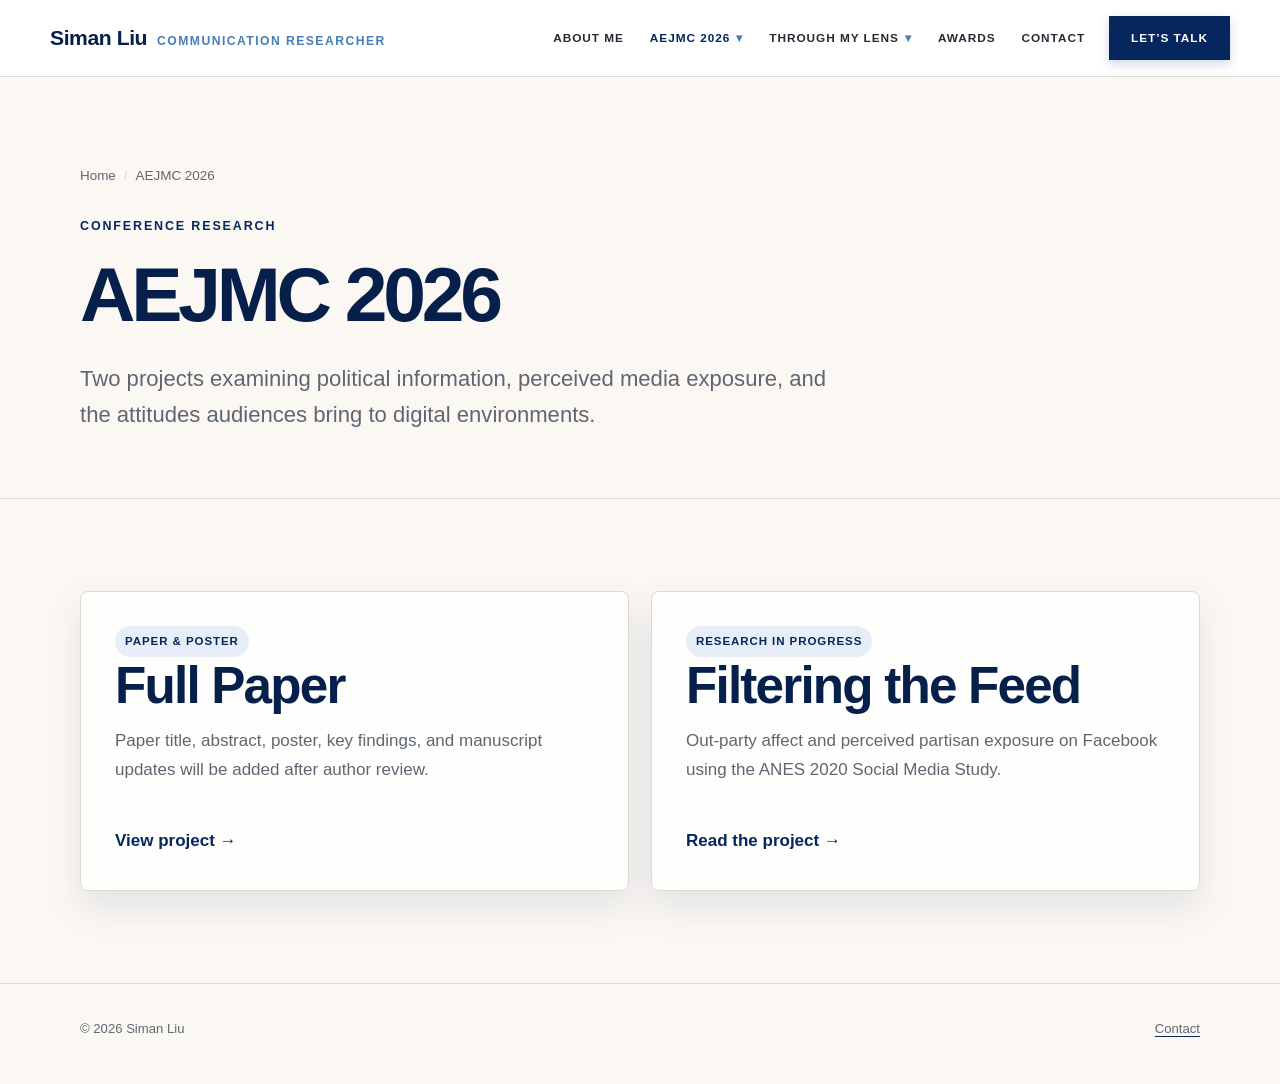
==== aejmc2026/index.html @ 0677bfcb "Preserve navy site version" ====
<!doctype html>
<html lang="en">
  <head>
    <meta charset="utf-8" />
    <meta name="viewport" content="width=device-width, initial-scale=1" />
    <meta
      name="description"
      content="Siman Liu's papers and research-in-progress work for AEJMC 2026."
    />
    <title>AEJMC 2026 | Siman Liu</title>
    <link rel="stylesheet" href="/assets/css/styles.css" />
    <script src="/assets/js/main.js" defer></script>
  </head>
  <body>
    <a class="skip-link" href="#main">Skip to main content</a>
    <header class="site-header">
      <div class="nav-wrap">
        <a class="brand" href="/">
          <span class="brand-name">Siman Liu</span>
          <span class="brand-mark">Communication Researcher</span>
        </a>
        <button class="menu-toggle" type="button" aria-label="Open navigation" aria-expanded="false" aria-controls="site-navigation">☰</button>
        <nav class="site-nav" id="site-navigation" aria-label="Primary navigation">
          <a href="/">About Me</a>
          <a href="/aejmc2026/" aria-current="page">AEJMC 2026</a>
          <a href="/lens/">Through My Lens</a>
          <a href="/awards/">Awards</a>
          <a href="/contact/">Contact</a>
        </nav>
      </div>
    </header>
    <main id="main">
      <section class="container page-hero">
        <ol class="breadcrumb">
          <li><a href="/">Home</a></li>
          <li>AEJMC 2026</li>
        </ol>
        <p class="eyebrow">Conference Research</p>
        <h1>AEJMC 2026</h1>
        <p class="page-intro">
          Two projects examining political information, perceived media exposure, and
          the attitudes audiences bring to digital environments.
        </p>
      </section>
      <section class="section">
        <div class="container card-grid">
          <a class="card" href="/aejmc2026/paper/">
            <div>
              <span class="card-tag">Paper &amp; Poster</span>
              <h2>Full Paper</h2>
              <p>
                Paper title, abstract, poster, key findings, and manuscript updates will
                be added after author review.
              </p>
            </div>
            <span class="card-arrow">View project →</span>
          </a>
          <a class="card" href="/aejmc2026/rip/">
            <div>
              <span class="card-tag">Research in Progress</span>
              <h2>Filtering the Feed</h2>
              <p>
                Out-party affect and perceived partisan exposure on Facebook using the
                ANES 2020 Social Media Study.
              </p>
            </div>
            <span class="card-arrow">Read the project →</span>
          </a>
        </div>
      </section>
    </main>
    <footer class="site-footer">
      <div class="container footer-wrap">
        <p>© <span data-year></span> Siman Liu</p>
        <p><a href="/contact/">Contact</a></p>
      </div>
    </footer>
  </body>
</html>
---- assets/css/styles.css ----
:root {
  --paper: #fbf8f4;
  --paper-deep: #f0ede8;
  --ink: #061f4b;
  --body-ink: #252b34;
  --muted: #5f6672;
  --line: #dedbd5;
  --accent: #06275e;
  --accent-bright: #497db5;
  --accent-soft: #e7eef7;
  --cream: #ffffff;
  --shadow: 0 16px 38px rgba(6, 31, 75, 0.1);
  --radius: 8px;
  --serif: "Iowan Old Style", "Palatino Linotype", Palatino, Georgia, serif;
  --sans: Inter, ui-sans-serif, -apple-system, BlinkMacSystemFont, "Segoe UI",
    sans-serif;
}

* {
  box-sizing: border-box;
}

html {
  scroll-behavior: smooth;
}

body {
  margin: 0;
  background: var(--paper);
  color: var(--body-ink);
  font-family: var(--sans);
  font-size: 17px;
  line-height: 1.7;
}

body.menu-open {
  overflow: hidden;
}

a {
  color: inherit;
  text-decoration-color: var(--accent);
  text-underline-offset: 0.2em;
}

a:hover {
  color: var(--accent);
}

img {
  display: block;
  max-width: 100%;
}

button,
a {
  -webkit-tap-highlight-color: transparent;
}

.skip-link {
  position: fixed;
  z-index: 100;
  top: 10px;
  left: 10px;
  padding: 10px 14px;
  transform: translateY(-150%);
  border-radius: 8px;
  background: var(--ink);
  color: white;
}

.skip-link:focus {
  transform: translateY(0);
}

.site-header {
  position: sticky;
  z-index: 20;
  top: 0;
  border-bottom: 1px solid var(--line);
  background: rgba(255, 255, 255, 0.94);
  backdrop-filter: blur(16px);
}

.nav-wrap {
  display: flex;
  width: min(1180px, calc(100% - 40px));
  min-height: 76px;
  margin: 0 auto;
  align-items: center;
  justify-content: space-between;
  gap: 28px;
}

.brand {
  display: inline-flex;
  align-items: baseline;
  gap: 10px;
  text-decoration: none;
}

.brand-name {
  color: var(--ink);
  font-family: var(--sans);
  font-size: 1.32rem;
  font-weight: 700;
  letter-spacing: -0.02em;
}

.brand-mark {
  color: var(--accent-bright);
  font-size: 0.76rem;
  font-weight: 700;
  letter-spacing: 0.12em;
  text-transform: uppercase;
}

.site-nav {
  position: relative;
  display: flex;
  align-items: center;
  gap: 4px;
}

.site-nav > a,
.nav-dropdown-toggle {
  padding: 10px 11px;
  border: 0;
  border-radius: 0;
  background: transparent;
  color: var(--body-ink);
  font-family: var(--sans);
  font-size: 0.74rem;
  font-weight: 750;
  letter-spacing: 0.08em;
  text-decoration: none;
  text-transform: uppercase;
  white-space: nowrap;
  cursor: pointer;
}

.site-nav > a:hover,
.site-nav > a[aria-current="page"],
.nav-dropdown-toggle:hover,
.nav-dropdown-toggle[aria-expanded="true"],
.nav-dropdown.current .nav-dropdown-toggle {
  color: var(--accent);
}

.nav-dropdown {
  position: relative;
}

.nav-dropdown-toggle {
  display: inline-flex;
  align-items: center;
  gap: 6px;
}

.nav-chevron {
  color: var(--accent-bright);
  font-size: 0.72rem;
  transition: transform 160ms ease;
}

.nav-dropdown.open .nav-chevron,
.nav-dropdown:hover .nav-chevron,
.nav-dropdown:focus-within .nav-chevron {
  transform: rotate(180deg);
}

.dropdown-menu {
  position: absolute;
  z-index: 30;
  top: calc(100% + 12px);
  left: 50%;
  display: none;
  width: max-content;
  min-width: 220px;
  padding: 10px;
  transform: translateX(-50%);
  border: 1px solid rgba(6, 31, 75, 0.08);
  border-radius: 8px;
  background: white;
  box-shadow: 0 14px 30px rgba(6, 31, 75, 0.18);
}

.dropdown-menu::before {
  position: absolute;
  top: -14px;
  right: 0;
  left: 0;
  height: 16px;
  content: "";
}

.nav-dropdown.open .dropdown-menu,
.nav-dropdown:hover .dropdown-menu,
.nav-dropdown:focus-within .dropdown-menu {
  display: grid;
}

.dropdown-menu a {
  padding: 11px 13px;
  border-radius: 4px;
  color: var(--muted);
  font-size: 0.9rem;
  font-weight: 600;
  text-decoration: none;
}

.dropdown-menu a:hover,
.dropdown-menu a[aria-current="page"] {
  background: var(--accent-soft);
  color: var(--accent);
}

.site-nav .nav-cta {
  margin-left: 9px;
  padding: 12px 22px;
  background: var(--accent);
  box-shadow: 0 4px 10px rgba(6, 31, 75, 0.18);
  color: white;
}

.site-nav .nav-cta:hover,
.site-nav .nav-cta[aria-current="page"] {
  background: #031a42;
  color: white;
}

.menu-toggle {
  display: none;
  width: 44px;
  height: 44px;
  align-items: center;
  justify-content: center;
  border: 1px solid var(--line);
  border-radius: 50%;
  background: var(--cream);
  color: var(--ink);
  cursor: pointer;
  font-size: 1.1rem;
}

main {
  min-height: calc(100vh - 200px);
}

.container {
  width: min(1120px, calc(100% - 40px));
  margin: 0 auto;
}

.narrow {
  width: min(800px, calc(100% - 40px));
  margin: 0 auto;
}

.hero {
  display: grid;
  min-height: 660px;
  padding: 80px 0 72px;
  align-items: center;
  grid-template-columns: minmax(0, 1.4fr) minmax(280px, 0.75fr);
  gap: 72px;
}

.eyebrow {
  margin: 0 0 14px;
  color: var(--accent);
  font-size: 0.78rem;
  font-weight: 800;
  letter-spacing: 0.15em;
  text-transform: uppercase;
}

h1,
h2,
h3 {
  color: var(--ink);
  font-family: var(--sans);
  line-height: 1.12;
}

h1 {
  max-width: 820px;
  margin: 0;
  font-size: clamp(3.1rem, 8vw, 6.5rem);
  letter-spacing: -0.055em;
}

.page-hero h1 {
  font-size: clamp(2.8rem, 6vw, 5.5rem);
}

h2 {
  margin: 0;
  font-size: clamp(2.1rem, 4vw, 3.6rem);
  letter-spacing: -0.035em;
}

h3 {
  margin: 0;
  font-size: 1.5rem;
  letter-spacing: -0.02em;
}

.hero-role {
  margin: 16px 0 0;
  color: var(--accent-bright);
  font-size: 1.03rem;
  font-weight: 650;
}

.hero-intro,
.page-intro {
  max-width: 760px;
  margin: 24px 0 0;
  color: var(--muted);
  font-family: var(--sans);
  font-size: clamp(1.15rem, 2vw, 1.38rem);
  line-height: 1.65;
}

.button-row {
  display: flex;
  margin-top: 30px;
  flex-wrap: wrap;
  gap: 12px;
}

.button {
  display: inline-flex;
  min-height: 48px;
  padding: 11px 18px;
  align-items: center;
  justify-content: center;
  gap: 8px;
  border: 1px solid var(--accent);
  border-radius: 1px;
  background: var(--accent);
  color: white;
  font-size: 0.78rem;
  font-weight: 750;
  letter-spacing: 0.08em;
  text-decoration: none;
  text-transform: uppercase;
}

.button:hover {
  background: #031a42;
  color: white;
}

.button.secondary {
  border-color: var(--line);
  background: transparent;
  color: var(--ink);
}

.button.secondary:hover {
  border-color: var(--accent);
  color: var(--accent);
}

.portrait-placeholder {
  position: relative;
  display: grid;
  aspect-ratio: 4 / 5;
  overflow: hidden;
  place-items: center;
  border: 1px solid var(--line);
  border-radius: 0;
  background:
    linear-gradient(145deg, rgba(255, 255, 255, 0.92), rgba(73, 125, 181, 0.12)),
    var(--paper-deep);
  box-shadow: var(--shadow);
}

.portrait-placeholder::before,
.portrait-placeholder::after {
  position: absolute;
  content: "";
  border: 1px solid rgba(6, 39, 94, 0.15);
  border-radius: 50%;
}

.portrait-placeholder::before {
  width: 76%;
  aspect-ratio: 1;
}

.portrait-placeholder::after {
  width: 45%;
  aspect-ratio: 1;
}

.portrait-initials {
  z-index: 1;
  color: var(--accent);
  font-family: var(--sans);
  font-size: clamp(3.5rem, 8vw, 6.5rem);
  font-weight: 700;
  letter-spacing: -0.08em;
}

.portrait-note {
  position: absolute;
  right: 20px;
  bottom: 18px;
  left: 20px;
  color: var(--muted);
  font-size: 0.76rem;
  font-weight: 700;
  letter-spacing: 0.08em;
  text-align: center;
  text-transform: uppercase;
}

.section {
  padding: 92px 0;
  border-top: 1px solid var(--line);
}

.section-heading {
  display: grid;
  margin-bottom: 48px;
  align-items: end;
  grid-template-columns: minmax(0, 1fr) minmax(240px, 0.65fr);
  gap: 36px;
}

.section-note {
  margin: 0;
  color: var(--muted);
}

.about-grid {
  display: grid;
  grid-template-columns: minmax(0, 1fr) minmax(300px, 0.78fr);
  gap: 72px;
}

.prose p {
  margin: 0 0 1.2em;
}

.prose p:last-child {
  margin-bottom: 0;
}

.interest-cloud {
  display: flex;
  min-height: 360px;
  padding: 34px;
  align-content: center;
  align-items: center;
  justify-content: center;
  flex-wrap: wrap;
  gap: 11px 16px;
  border: 1px solid var(--line);
  border-radius: var(--radius);
  background: rgba(255, 255, 255, 0.82);
  box-shadow: var(--shadow);
  text-align: center;
}

.interest-cloud span {
  display: inline-block;
  color: var(--muted);
  font-family: var(--sans);
  line-height: 1.1;
}

.interest-cloud .xl {
  color: var(--accent);
  font-size: clamp(1.7rem, 3vw, 2.55rem);
  font-weight: 700;
}

.interest-cloud .lg {
  color: var(--ink);
  font-size: clamp(1.28rem, 2.2vw, 1.8rem);
  font-weight: 650;
}

.interest-cloud .md {
  font-size: 1.1rem;
}

.interest-cloud .sm {
  font-size: 0.9rem;
}

.timeline {
  display: grid;
  gap: 0;
}

.timeline-item {
  display: grid;
  padding: 26px 0;
  border-top: 1px solid var(--line);
  grid-template-columns: 150px minmax(0, 1fr);
  gap: 28px;
}

.timeline-date {
  color: var(--accent);
  font-size: 0.79rem;
  font-weight: 800;
  letter-spacing: 0.08em;
  text-transform: uppercase;
}

.timeline-item h3 {
  font-size: 1.3rem;
}

.timeline-item p {
  margin: 7px 0 0;
  color: var(--muted);
}

.page-hero {
  padding: 88px 0 64px;
}

.breadcrumb {
  display: flex;
  margin: 0 0 28px;
  padding: 0;
  flex-wrap: wrap;
  gap: 8px;
  color: var(--muted);
  font-size: 0.84rem;
  list-style: none;
}

.breadcrumb li:not(:last-child)::after {
  margin-left: 8px;
  content: "/";
  color: var(--line);
}

.breadcrumb a {
  text-decoration: none;
}

.card-grid {
  display: grid;
  grid-template-columns: repeat(2, minmax(0, 1fr));
  gap: 22px;
}

.card {
  display: flex;
  min-height: 300px;
  padding: 34px;
  flex-direction: column;
  justify-content: space-between;
  border: 1px solid var(--line);
  border-radius: var(--radius);
  background: rgba(255, 255, 255, 0.86);
  box-shadow: var(--shadow);
  text-decoration: none;
  transition:
    transform 160ms ease,
    border-color 160ms ease;
}

.card:hover {
  transform: translateY(-4px);
  border-color: var(--accent);
  color: inherit;
}

.card-tag,
.status {
  display: inline-flex;
  width: fit-content;
  padding: 6px 10px;
  border-radius: 999px;
  background: var(--accent-soft);
  color: var(--accent);
  font-size: 0.72rem;
  font-weight: 800;
  letter-spacing: 0.08em;
  text-transform: uppercase;
}

.card p {
  margin: 12px 0 0;
  color: var(--muted);
}

.card-arrow {
  color: var(--accent);
  font-weight: 800;
}

.content-panel {
  margin-bottom: 24px;
  padding: clamp(26px, 5vw, 52px);
  border: 1px solid var(--line);
  border-radius: var(--radius);
  background: rgba(255, 255, 255, 0.88);
  box-shadow: var(--shadow);
}

.content-panel h2 {
  margin-bottom: 24px;
  font-size: clamp(1.8rem, 3vw, 2.6rem);
}

.content-panel h3 {
  margin: 32px 0 10px;
  font-size: 1.25rem;
}

.content-panel p,
.content-panel li {
  color: var(--body-ink);
}

.content-panel ul {
  padding-left: 1.2em;
}

.meta-list {
  display: grid;
  margin: 32px 0 0;
  padding: 0;
  grid-template-columns: repeat(2, minmax(0, 1fr));
  gap: 18px;
  list-style: none;
}

.meta-list li {
  padding: 18px;
  border: 1px solid var(--line);
  border-radius: 14px;
  background: var(--paper);
}

.meta-label {
  display: block;
  margin-bottom: 4px;
  color: var(--accent);
  font-size: 0.72rem;
  font-weight: 800;
  letter-spacing: 0.08em;
  text-transform: uppercase;
}

.keyword-list {
  display: flex;
  margin: 24px 0 0;
  padding: 0;
  flex-wrap: wrap;
  gap: 8px;
  list-style: none;
}

.keyword-list li {
  padding: 7px 11px;
  border: 1px solid var(--line);
  border-radius: 999px;
  color: var(--muted);
  font-size: 0.82rem;
}

.coming-soon {
  display: grid;
  min-height: 380px;
  padding: 50px;
  place-items: center;
  border: 1px dashed #bca99d;
  border-radius: var(--radius);
  background: rgba(255, 255, 255, 0.64);
  text-align: center;
}

.coming-soon-inner {
  max-width: 580px;
}

.coming-soon h2 {
  margin: 0 0 16px;
}

.coming-soon p {
  margin: 0;
  color: var(--muted);
}

.contact-grid {
  display: grid;
  grid-template-columns: minmax(0, 0.82fr) minmax(0, 1.18fr);
  gap: 24px;
}

.contact-card {
  padding: 34px;
  border: 1px solid var(--line);
  border-radius: var(--radius);
  background: rgba(255, 255, 255, 0.88);
  box-shadow: var(--shadow);
}

.contact-card h2 {
  margin-bottom: 20px;
  font-size: 2rem;
}

.contact-card address {
  color: var(--muted);
  font-style: normal;
}

.contact-links {
  display: grid;
  margin: 26px 0 0;
  padding: 0;
  gap: 10px;
  list-style: none;
}

.qr-wrap {
  display: grid;
  margin-top: 34px;
  padding-top: 28px;
  border-top: 1px solid var(--line);
  grid-template-columns: 150px minmax(0, 1fr);
  align-items: center;
  gap: 24px;
}

.qr-wrap img {
  width: 150px;
  height: 150px;
  border: 8px solid white;
  border-radius: 16px;
  object-fit: contain;
  box-shadow: 0 10px 24px rgba(61, 39, 28, 0.1);
}

.qr-wrap p {
  margin: 6px 0 0;
  color: var(--muted);
  font-size: 0.9rem;
}

.map-frame {
  width: 100%;
  min-height: 560px;
  border: 0;
  border-radius: var(--radius);
  box-shadow: var(--shadow);
}

.site-footer {
  padding: 34px 0 44px;
  border-top: 1px solid var(--line);
  color: var(--muted);
  font-size: 0.82rem;
}

.talk-main {
  min-height: calc(100vh - 76px);
  padding: 90px 0;
  background: #030914;
  color: white;
}

.talk-grid {
  display: grid;
  grid-template-columns: minmax(260px, 0.72fr) minmax(0, 1.15fr);
  gap: clamp(60px, 10vw, 150px);
}

.talk-copy {
  display: flex;
  min-height: 640px;
  flex-direction: column;
  justify-content: space-between;
}

.talk-kicker,
.talk-signoff {
  margin: 0;
  color: white;
  font-family: var(--serif);
  font-size: clamp(2.7rem, 5vw, 5.2rem);
  font-weight: 400;
  line-height: 1.05;
}

.talk-kicker em {
  text-decoration: underline;
  text-underline-offset: 0.15em;
}

.talk-copy .talk-invite {
  margin: 0;
  color: white;
  font-family: var(--serif);
  font-size: clamp(2.3rem, 4vw, 4.4rem);
  font-style: italic;
  line-height: 1.05;
}

.talk-form {
  display: grid;
  align-content: start;
  gap: 24px;
}

.talk-form-row {
  display: grid;
  grid-template-columns: repeat(2, minmax(0, 1fr));
  gap: 16px;
}

.talk-field {
  display: grid;
  gap: 8px;
}

.talk-field label {
  color: white;
  font-size: 0.88rem;
  font-weight: 650;
}

.talk-field input,
.talk-field textarea {
  width: 100%;
  border: 1px solid #d6dbe4;
  border-radius: 0;
  background: #f9fafc;
  color: #111722;
  font: inherit;
}

.talk-field input {
  min-height: 58px;
  padding: 12px 14px;
}

.talk-field textarea {
  min-height: 190px;
  padding: 14px;
  resize: vertical;
}

.talk-field input:focus,
.talk-field textarea:focus {
  border-color: #7aa4d2;
  outline: 3px solid rgba(122, 164, 210, 0.28);
}

.talk-submit {
  width: fit-content;
  min-width: 150px;
  min-height: 56px;
  padding: 12px 22px;
  border: 1px solid #c8d5c3;
  border-radius: 0;
  background: #d6e1d2;
  color: #0a1320;
  font-family: var(--serif);
  font-size: 1.15rem;
  cursor: pointer;
}

.talk-submit:hover {
  background: white;
}

.talk-note {
  margin: -8px 0 0;
  color: #aeb8c8;
  font-size: 0.8rem;
}

.talk-direct {
  color: white;
  text-underline-offset: 0.25em;
}

.footer-wrap {
  display: flex;
  align-items: center;
  justify-content: space-between;
  gap: 20px;
}

.footer-wrap p {
  margin: 0;
}

:focus-visible {
  outline: 3px solid rgba(93, 37, 20, 0.4);
  outline-offset: 4px;
}

@media (max-width: 1080px) {
  .menu-toggle {
    display: inline-flex;
  }

  .site-nav {
    position: fixed;
    top: 76px;
    right: 0;
    bottom: 0;
    left: 0;
    display: none;
    padding: 28px 20px;
    align-items: stretch;
    flex-direction: column;
    background: var(--paper);
  }

  .site-nav.open {
    display: flex;
  }

  .site-nav > a,
  .nav-dropdown-toggle {
    width: 100%;
    padding: 14px 16px;
    border-radius: 12px;
    font-family: var(--sans);
    font-size: 1.05rem;
    text-align: left;
  }

  .nav-dropdown {
    width: 100%;
  }

  .dropdown-menu {
    position: static;
    width: 100%;
    min-width: 0;
    padding: 0 0 8px 18px;
    transform: none;
    border: 0;
    background: transparent;
    box-shadow: none;
  }

  .nav-dropdown:hover .dropdown-menu {
    display: none;
  }

  .nav-dropdown.open .dropdown-menu,
  .nav-dropdown:focus-within .dropdown-menu {
    display: grid;
  }

  .dropdown-menu a {
    padding: 11px 16px;
    font-size: 0.95rem;
  }

  .site-nav .nav-cta {
    width: auto;
    margin: 12px 0 0;
    border-radius: 0;
    text-align: center;
  }

  .hero,
  .about-grid,
  .contact-grid,
  .talk-grid {
    grid-template-columns: 1fr;
  }

  .hero {
    min-height: auto;
    gap: 48px;
  }

  .portrait-placeholder {
    width: min(420px, 100%);
    justify-self: center;
  }

  .section-heading {
    grid-template-columns: 1fr;
    gap: 16px;
  }

  .about-grid {
    gap: 40px;
  }

  .talk-copy {
    min-height: 420px;
  }
}

@media (max-width: 680px) {
  body {
    font-size: 16px;
  }

  .nav-wrap,
  .container,
  .narrow {
    width: min(100% - 28px, 1120px);
  }

  .brand-mark {
    display: none;
  }

  .hero {
    padding-top: 56px;
  }

  h1 {
    font-size: clamp(3.25rem, 18vw, 5rem);
  }

  .section,
  .page-hero {
    padding: 64px 0;
  }

  .card-grid,
  .meta-list {
    grid-template-columns: 1fr;
  }

  .card {
    min-height: 260px;
  }

  .timeline-item {
    grid-template-columns: 1fr;
    gap: 8px;
  }

  .interest-cloud {
    padding: 28px 18px;
  }

  .content-panel,
  .contact-card {
    padding: 26px 20px;
  }

  .qr-wrap {
    grid-template-columns: 1fr;
  }

  .map-frame {
    min-height: 420px;
  }

  .talk-main {
    padding: 60px 0;
  }

  .talk-copy {
    min-height: 330px;
  }

  .talk-form-row {
    grid-template-columns: 1fr;
  }

  .footer-wrap {
    align-items: flex-start;
    flex-direction: column;
  }
}

@media (prefers-reduced-motion: reduce) {
  *,
  *::before,
  *::after {
    scroll-behavior: auto !important;
    transition-duration: 0.01ms !important;
  }
}
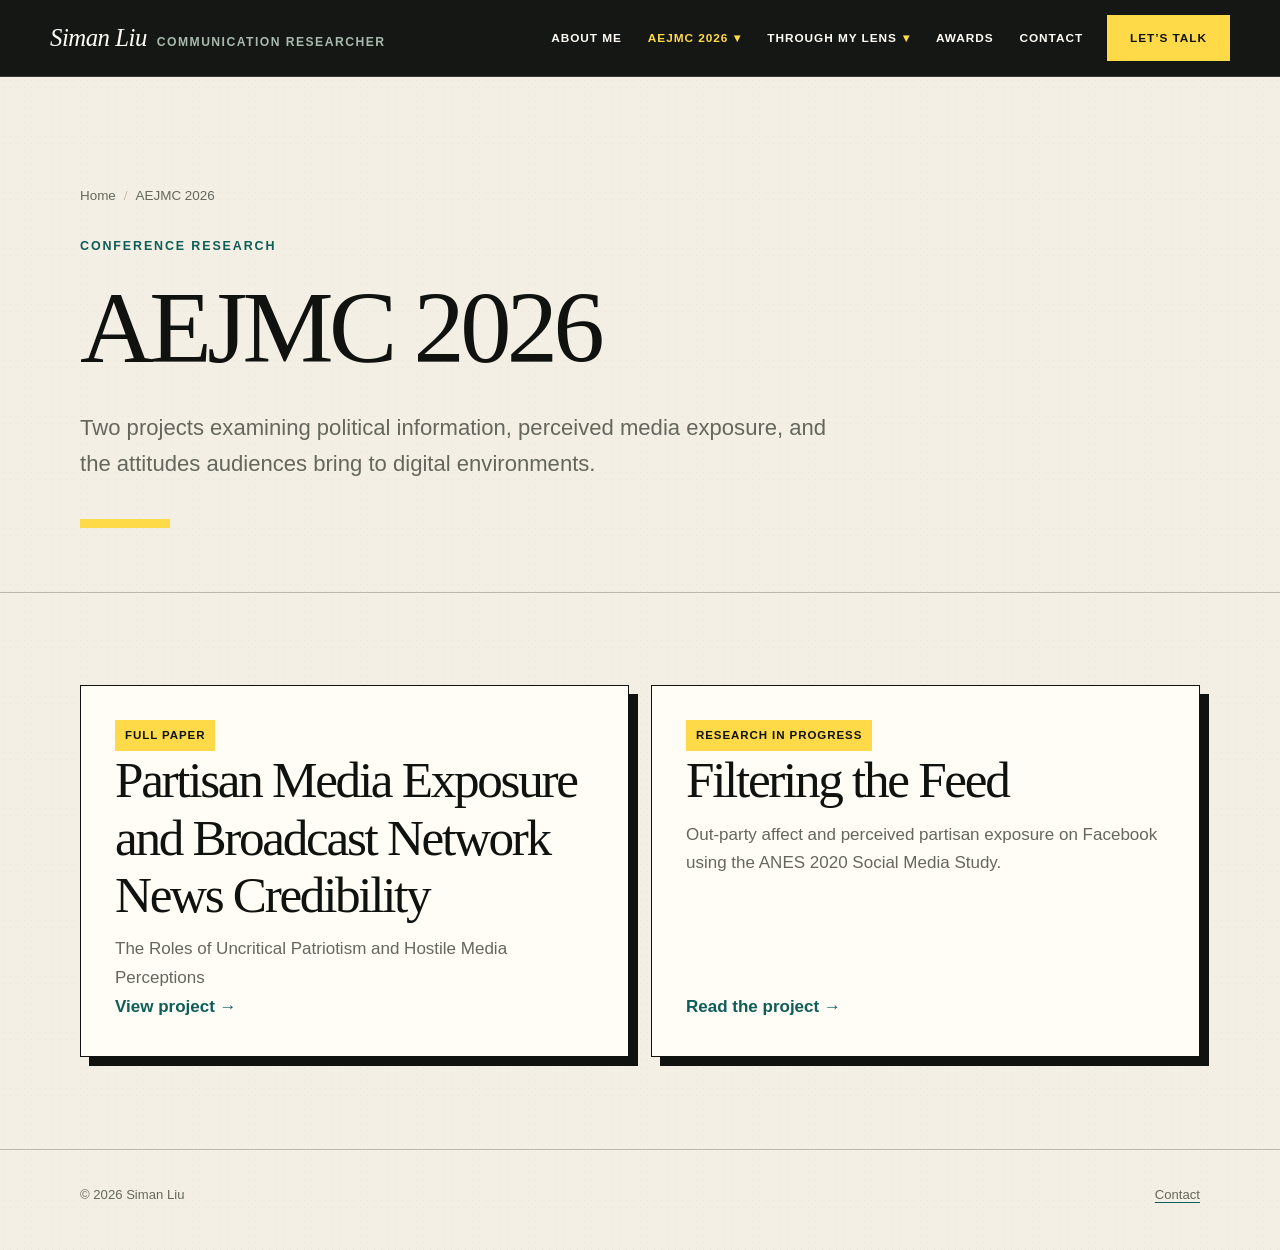
==== commit 51ba703a: "Polish mobile research pages and navigation" ====
--- a/aejmc2026/index.html
+++ b/aejmc2026/index.html
@@ -11,7 +11,7 @@
     <link rel="stylesheet" href="/assets/css/styles.css" />
     <script src="/assets/js/main.js" defer></script>
   </head>
-  <body>
+  <body class="aejmc-page">
     <a class="skip-link" href="#main">Skip to main content</a>
     <header class="site-header">
       <div class="nav-wrap">
@@ -44,13 +44,12 @@
       </section>
       <section class="section">
         <div class="container card-grid">
-          <a class="card" href="/aejmc2026/paper/">
+          <a class="card paper-card" href="/aejmc2026/paper/">
             <div>
-              <span class="card-tag">Paper &amp; Poster</span>
-              <h2>Full Paper</h2>
+              <span class="card-tag">Full Paper</span>
+              <h2>Partisan Media Exposure and Broadcast Network News Credibility</h2>
               <p>
-                Paper title, abstract, poster, key findings, and manuscript updates will
-                be added after author review.
+                The Roles of Uncritical Patriotism and Hostile Media Perceptions
               </p>
             </div>
             <span class="card-arrow">View project →</span>
--- a/assets/css/styles.css
+++ b/assets/css/styles.css
@@ -1090,3 +1090,4133 @@
     transition-duration: 0.01ms !important;
   }
 }
+
+/* Creative edition: editorial field notes */
+
+:root {
+  --paper: #f3efe4;
+  --paper-deep: #e5dece;
+  --ink: #10120f;
+  --body-ink: #20231f;
+  --muted: #65675e;
+  --line: #bdb8aa;
+  --accent: #0d5d58;
+  --accent-bright: #e65f43;
+  --accent-soft: #dce9de;
+  --cream: #fffdf5;
+  --sun: #ffda48;
+  --sky: #bcdbe5;
+  --coral: #ed684c;
+  --link-blue: #497db5;
+  --forest: #123d35;
+  --shadow: 0 18px 40px rgba(16, 18, 15, 0.12);
+  --radius: 0;
+  --serif: "Iowan Old Style", "Palatino Linotype", Palatino, Georgia, serif;
+}
+
+body {
+  background:
+    radial-gradient(rgba(16, 18, 15, 0.045) 0.7px, transparent 0.7px),
+    var(--paper);
+  background-size: 7px 7px;
+  overflow-x: hidden;
+}
+
+.site-header {
+  border-bottom-color: rgba(243, 239, 228, 0.16);
+  background: rgba(12, 14, 12, 0.96);
+  color: var(--cream);
+}
+
+.brand-name,
+.brand-mark,
+.site-nav > a,
+.nav-dropdown-toggle {
+  color: var(--cream);
+}
+
+.brand-name {
+  font-family: var(--serif);
+  font-size: 1.55rem;
+  font-style: italic;
+  font-weight: 500;
+}
+
+.brand-mark {
+  color: #a9b9ad;
+}
+
+.site-nav > a:hover,
+.site-nav > a[aria-current="page"],
+.nav-dropdown-toggle:hover,
+.nav-dropdown-toggle[aria-expanded="true"],
+.nav-dropdown.current .nav-dropdown-toggle {
+  color: var(--sun);
+}
+
+.nav-chevron {
+  color: var(--sun);
+}
+
+.dropdown-menu {
+  border: 1px solid #363a32;
+  background: #151813;
+  box-shadow: 0 18px 36px rgba(0, 0, 0, 0.32);
+}
+
+.dropdown-menu a {
+  color: #d9d6cc;
+}
+
+.dropdown-menu a:hover,
+.dropdown-menu a[aria-current="page"] {
+  background: var(--sun);
+  color: var(--ink);
+}
+
+.site-nav .nav-cta {
+  border: 1px solid var(--sun);
+  background: var(--sun);
+  box-shadow: none;
+  color: var(--ink);
+}
+
+.site-nav .nav-cta:hover,
+.site-nav .nav-cta[aria-current="page"] {
+  background: var(--coral);
+  color: var(--ink);
+}
+
+.menu-toggle {
+  border-color: rgba(255, 255, 255, 0.28);
+  background: transparent;
+  color: white;
+}
+
+h1,
+h2,
+h3 {
+  font-family: var(--serif);
+  font-weight: 500;
+}
+
+h1,
+h2 {
+  letter-spacing: -0.045em;
+}
+
+.eyebrow {
+  color: var(--accent);
+}
+
+.button {
+  border-color: var(--ink);
+  background: var(--ink);
+}
+
+.button:hover {
+  border-color: var(--coral);
+  background: var(--coral);
+  color: var(--ink);
+}
+
+.button.secondary {
+  border-color: var(--ink);
+}
+
+.button.secondary:hover {
+  border-color: var(--accent);
+  color: var(--accent);
+}
+
+.sun-button {
+  border-color: var(--sun);
+  background: var(--sun);
+  color: var(--ink);
+}
+
+.sun-button:hover {
+  border-color: var(--cream);
+  background: var(--cream);
+  color: var(--ink);
+}
+
+.coral-button {
+  border-color: var(--coral);
+  background: var(--coral);
+  color: var(--ink);
+}
+
+.coral-button:hover {
+  border-color: var(--sun);
+  background: var(--sun);
+  color: var(--ink);
+}
+
+.text-link {
+  display: inline-flex;
+  align-items: center;
+  gap: 8px;
+  color: var(--ink);
+  font-size: 0.78rem;
+  font-weight: 800;
+  letter-spacing: 0.09em;
+  text-decoration: none;
+  text-transform: uppercase;
+}
+
+.text-link:hover {
+  color: var(--coral);
+}
+
+.light-link {
+  color: white;
+}
+
+.light-link:hover {
+  color: var(--sun);
+}
+
+.creative-home main {
+  overflow: hidden;
+}
+
+.editorial-hero {
+  position: relative;
+  min-height: calc(100vh - 76px);
+  overflow: hidden;
+  background: #0d0f0c;
+  color: white;
+}
+
+.editorial-hero-image,
+.editorial-hero-shade {
+  position: absolute;
+  inset: 0;
+  width: 100%;
+  height: 100%;
+}
+
+.editorial-hero-image {
+  left: -4%;
+  right: auto;
+  width: 108%;
+  max-width: none;
+  object-fit: cover;
+  object-position: center 39%;
+  transform-origin: left center;
+  filter: saturate(0.78) contrast(1.04);
+  animation: none;
+}
+
+.editorial-hero-shade {
+  background:
+    linear-gradient(90deg, rgba(3, 8, 7, 0.86) 0%, rgba(3, 8, 7, 0.55) 42%, rgba(3, 8, 7, 0.1) 78%),
+    linear-gradient(0deg, rgba(3, 8, 7, 0.72) 0%, transparent 45%);
+}
+
+.editorial-hero-copy {
+  position: relative;
+  z-index: 2;
+  display: flex;
+  width: min(1180px, calc(100% - 60px));
+  min-height: calc(100vh - 76px);
+  margin: 0 auto;
+  padding: 9vh 0 7vh;
+  align-items: flex-start;
+  justify-content: center;
+  flex-direction: column;
+}
+
+.issue-label {
+  margin: 0 0 24px;
+  color: var(--sun);
+  font-size: 0.73rem;
+  font-weight: 800;
+  letter-spacing: 0.18em;
+  text-transform: uppercase;
+}
+
+.editorial-hero h1 {
+  max-width: 880px;
+  color: white;
+  font-size: clamp(5.1rem, 12vw, 11.5rem);
+  line-height: 0.76;
+}
+
+.editorial-hero h1 em {
+  display: block;
+  margin-left: 0.22em;
+  color: var(--sun);
+  font-weight: 400;
+}
+
+.hero-plus {
+  display: inline-block;
+  color: var(--coral);
+  font-family: var(--sans);
+  font-size: 0.48em;
+  font-style: normal;
+  transform: translateY(-0.3em) rotate(8deg);
+}
+
+.hero-deck {
+  max-width: 520px;
+  margin: 34px 0 0;
+  color: #f7f3e8;
+  font-family: var(--serif);
+  font-size: clamp(1.2rem, 2.2vw, 1.75rem);
+  font-style: italic;
+  line-height: 1.35;
+}
+
+.editorial-hero .button-row {
+  align-items: center;
+}
+
+.vertical-note {
+  position: absolute;
+  z-index: 2;
+  right: 18px;
+  bottom: 48px;
+  margin: 0;
+  color: rgba(255, 255, 255, 0.65);
+  font-size: 0.62rem;
+  font-weight: 800;
+  letter-spacing: 0.18em;
+  writing-mode: vertical-rl;
+}
+
+.mobile-about-portrait {
+  display: none;
+}
+
+.ticker {
+  overflow: hidden;
+  border-top: 2px solid var(--ink);
+  border-bottom: 2px solid var(--ink);
+  background: var(--sun);
+  color: var(--ink);
+}
+
+.ticker-track {
+  display: flex;
+  width: max-content;
+  padding: 13px 0 11px;
+  animation: ticker-scroll 34s linear infinite;
+}
+
+.ticker span {
+  display: inline-flex;
+  align-items: center;
+  font-family: var(--serif);
+  font-size: 1.05rem;
+  font-style: italic;
+  white-space: nowrap;
+}
+
+.editorial-hero-credit {
+  position: absolute;
+  right: 54px;
+  bottom: 20px;
+  z-index: 2;
+  margin: 0;
+  padding: 6px 9px;
+  background: rgba(4, 7, 6, 0.48);
+  color: rgba(255, 255, 255, 0.9);
+  font-size: 0.67rem;
+  font-weight: 700;
+  letter-spacing: 0.025em;
+  backdrop-filter: blur(4px);
+}
+
+.ticker span::after {
+  margin: 0 25px;
+  color: var(--coral);
+  content: "✦";
+  font-family: var(--sans);
+  font-style: normal;
+}
+
+@keyframes ticker-scroll {
+  to {
+    transform: translateX(-50%);
+  }
+}
+
+@keyframes hero-drift {
+  from {
+    transform: scale(1.06);
+  }
+  to {
+    transform: scale(1);
+  }
+}
+
+.intro-section {
+  padding: 120px 0 132px;
+}
+
+.editorial-intro {
+  display: grid;
+  grid-template-columns: 110px minmax(0, 1.1fr) minmax(280px, 0.58fr);
+  gap: clamp(36px, 6vw, 88px);
+}
+
+.chapter-mark {
+  display: flex;
+  align-items: flex-start;
+  gap: 9px;
+}
+
+.chapter-mark span {
+  display: grid;
+  width: 42px;
+  height: 42px;
+  flex: 0 0 auto;
+  place-items: center;
+  border: 1px solid var(--ink);
+  border-radius: 50%;
+  font-size: 0.72rem;
+  font-weight: 800;
+}
+
+.chapter-mark p {
+  margin: 8px 0 0;
+  font-family: var(--serif);
+  font-size: 0.9rem;
+  font-style: italic;
+  line-height: 1;
+}
+
+.intro-statement h2 {
+  font-size: clamp(3rem, 6vw, 6.2rem);
+  line-height: 0.96;
+}
+
+.intro-statement h2 em {
+  color: var(--coral);
+  font-weight: 400;
+}
+
+.intro-copy {
+  align-self: end;
+}
+
+.intro-copy p {
+  margin: 0 0 1.3em;
+}
+
+.visual-essay {
+  display: grid;
+  min-height: 900px;
+  padding: clamp(30px, 5vw, 76px);
+  align-items: center;
+  grid-template-columns: minmax(320px, 0.92fr) minmax(300px, 0.72fr) minmax(250px, 0.48fr);
+  gap: clamp(28px, 5vw, 72px);
+  background: var(--sky);
+}
+
+.visual-essay-lead {
+  position: relative;
+}
+
+.visual-essay-lead img {
+  width: 100%;
+  height: min(72vw, 820px);
+  object-fit: cover;
+}
+
+.visual-caption {
+  position: absolute;
+  right: -25px;
+  bottom: 42px;
+  min-width: 220px;
+  padding: 17px 20px;
+  border: 2px solid var(--ink);
+  background: var(--sun);
+  transform: rotate(-2deg);
+}
+
+.visual-caption span {
+  font-size: 0.65rem;
+  font-weight: 900;
+  letter-spacing: 0.12em;
+  text-transform: uppercase;
+}
+
+.visual-caption p {
+  margin: 3px 0 0;
+  font-family: var(--serif);
+  font-size: 1.08rem;
+  font-style: italic;
+}
+
+.visual-essay-copy h2 {
+  margin-bottom: 26px;
+  font-size: clamp(3rem, 5vw, 5.6rem);
+  line-height: 0.93;
+}
+
+.visual-essay-copy > p:not(.eyebrow) {
+  max-width: 460px;
+  margin-bottom: 30px;
+}
+
+.coral {
+  color: #9f2d1c;
+}
+
+.visual-essay-small {
+  align-self: end;
+  margin: 0 0 7vh;
+}
+
+.visual-essay-small img {
+  width: 100%;
+  aspect-ratio: 4 / 5;
+  object-fit: cover;
+}
+
+.visual-essay-small figcaption {
+  margin-top: 10px;
+  font-size: 0.7rem;
+  font-weight: 700;
+  letter-spacing: 0.05em;
+  text-transform: uppercase;
+}
+
+.research-section {
+  min-height: 940px;
+  border: 0;
+  background: var(--forest);
+  color: #e9ede2;
+}
+
+.research-heading {
+  display: flex;
+  align-items: flex-start;
+  justify-content: space-between;
+  gap: 40px;
+}
+
+.research-heading h2 {
+  max-width: 720px;
+  color: white;
+  font-size: clamp(3.4rem, 7vw, 7.5rem);
+  line-height: 0.92;
+  text-align: right;
+}
+
+.chapter-mark.light span {
+  border-color: #e9ede2;
+}
+
+.orbit {
+  position: relative;
+  min-height: 570px;
+  margin-top: 30px;
+}
+
+.orbit::before,
+.orbit::after {
+  position: absolute;
+  top: 50%;
+  left: 50%;
+  content: "";
+  transform: translate(-50%, -50%);
+  border: 1px solid rgba(255, 255, 255, 0.22);
+  border-radius: 50%;
+}
+
+.orbit::before {
+  width: min(72vw, 720px);
+  height: min(36vw, 360px);
+  transform: translate(-50%, -50%) rotate(-7deg);
+}
+
+.orbit::after {
+  width: min(48vw, 480px);
+  height: min(48vw, 480px);
+  transform: translate(-50%, -50%) rotate(17deg);
+}
+
+.orbit-center {
+  position: absolute;
+  z-index: 2;
+  top: 50%;
+  left: 50%;
+  display: grid;
+  width: 190px;
+  height: 190px;
+  place-items: center;
+  transform: translate(-50%, -50%) rotate(-4deg);
+  border-radius: 50%;
+  background: var(--sun);
+  color: var(--ink);
+  font-family: var(--serif);
+  font-size: 2.3rem;
+  font-style: italic;
+  line-height: 0.9;
+  text-align: center;
+}
+
+.orbit-rings,
+.mobile-orbit-extra {
+  display: none;
+}
+
+.orbit-word {
+  position: absolute;
+  z-index: 3;
+  padding: 7px 11px;
+  border: 1px solid rgba(255, 255, 255, 0.38);
+  background: var(--forest);
+  font-size: 0.72rem;
+  font-weight: 800;
+  letter-spacing: 0.05em;
+  text-transform: uppercase;
+}
+
+.o1 { top: 16%; left: 17%; transform: rotate(-5deg); }
+.o2 { top: 13%; right: 19%; transform: rotate(4deg); }
+.o3 { top: 42%; left: 2%; transform: rotate(-2deg); }
+.o4 { top: 73%; left: 16%; transform: rotate(3deg); }
+.o5 { top: 39%; right: 1%; transform: rotate(3deg); }
+.o6 { top: 75%; right: 13%; transform: rotate(-4deg); }
+.o7 { top: 90%; left: 45%; transform: rotate(2deg); }
+.o8 { top: 3%; left: 44%; transform: rotate(-2deg); }
+.o9 { top: 28%; left: 28%; transform: rotate(3deg); }
+.o10 { top: 61%; left: 6%; transform: rotate(-4deg); }
+.o11 { top: 58%; right: 8%; transform: rotate(4deg); }
+.o12 { top: 84%; left: 31%; transform: rotate(-3deg); }
+.o13 { top: 24%; right: 2%; transform: rotate(-2deg); }
+.o14 { top: 87%; right: 27%; transform: rotate(2deg); }
+.o15 { top: 65%; left: 31%; transform: rotate(3deg); }
+.o16 { top: 5%; left: 9%; transform: rotate(-3deg); }
+.o17 { top: 50%; right: 24%; transform: rotate(3deg); }
+
+.orbit-note {
+  max-width: 620px;
+  margin: 30px 0 0 auto;
+  color: #bdc9be;
+  text-align: right;
+}
+
+.news-section {
+  padding-top: 118px;
+  padding-bottom: 140px;
+}
+
+.news-header {
+  display: grid;
+  margin-bottom: 65px;
+  align-items: end;
+  grid-template-columns: minmax(0, 1fr) 310px;
+  gap: 60px;
+}
+
+.news-header h2 {
+  font-size: clamp(3.4rem, 7vw, 7.3rem);
+  line-height: 0.92;
+}
+
+.news-header > p {
+  margin: 0;
+  color: var(--muted);
+  font-family: var(--serif);
+  font-style: italic;
+}
+
+.news-ledger {
+  border-top: 2px solid var(--ink);
+}
+
+.news-entry {
+  display: grid;
+  padding: 30px 0;
+  border-bottom: 1px solid var(--line);
+  grid-template-columns: 145px minmax(0, 1fr);
+  gap: 30px;
+}
+
+.news-entry time {
+  padding-top: 6px;
+  font-size: 0.75rem;
+  font-weight: 850;
+  letter-spacing: 0.08em;
+  text-transform: uppercase;
+}
+
+.news-entry > div {
+  display: grid;
+  grid-template-columns: minmax(220px, 0.8fr) minmax(240px, 1fr);
+  gap: 26px 50px;
+}
+
+.news-type {
+  margin: 0;
+  color: var(--coral);
+  font-size: 0.67rem;
+  font-weight: 850;
+  letter-spacing: 0.12em;
+  text-transform: uppercase;
+  grid-column: 1 / -1;
+}
+
+.news-entry h3 {
+  font-size: clamp(1.6rem, 2.8vw, 2.5rem);
+}
+
+.news-entry p:not(.news-type) {
+  margin: 0;
+  color: var(--muted);
+}
+
+.news-entry a {
+  font-size: 0.76rem;
+  font-weight: 800;
+}
+
+.news-entry p .faculty-link {
+  color: inherit;
+  font-size: inherit;
+  font-weight: inherit;
+  text-decoration-color: var(--link-blue);
+  text-decoration-thickness: 1px;
+}
+
+.news-entry p .faculty-link:hover {
+  color: var(--link-blue);
+  text-decoration-color: var(--link-blue);
+}
+
+.news-entry.featured {
+  position: relative;
+  background: var(--sun);
+}
+
+.news-entry.featured::before {
+  position: absolute;
+  inset: 0 calc(50% - 50vw);
+  z-index: -1;
+  background: var(--sun);
+  content: "";
+}
+
+.news-entry.featured p:not(.news-type) {
+  color: #393a32;
+}
+
+.closing-frame {
+  position: relative;
+  min-height: 86vh;
+  overflow: hidden;
+  background: #050706;
+}
+
+.closing-frame > img {
+  position: absolute;
+  inset: 0;
+  width: 100%;
+  height: 100%;
+  object-fit: cover;
+  object-position: center 40%;
+  opacity: 0.82;
+}
+
+.closing-frame::after {
+  position: absolute;
+  inset: 0;
+  background: linear-gradient(90deg, rgba(0, 0, 0, 0.76), rgba(0, 0, 0, 0.02));
+  content: "";
+}
+
+.closing-frame-copy {
+  position: relative;
+  z-index: 2;
+  display: flex;
+  width: min(1120px, calc(100% - 40px));
+  min-height: 86vh;
+  margin: 0 auto;
+  align-items: flex-start;
+  justify-content: center;
+  flex-direction: column;
+  color: white;
+}
+
+.closing-frame-copy p {
+  margin: 0;
+  font-family: var(--serif);
+  font-size: clamp(1.2rem, 2vw, 1.6rem);
+  font-style: italic;
+}
+
+.closing-frame-copy h2 {
+  max-width: 720px;
+  margin: 6px 0 36px;
+  color: white;
+  font-size: clamp(4rem, 9vw, 9rem);
+  line-height: 0.88;
+}
+
+.closing-frame-credit {
+  position: absolute;
+  right: 32px;
+  bottom: 30px;
+  z-index: 2;
+  margin: 0;
+  padding: 7px 10px;
+  background: rgba(4, 7, 6, 0.52);
+  color: rgba(255, 255, 255, 0.96);
+  font-size: 0.78rem;
+  font-weight: 700;
+  letter-spacing: 0.025em;
+  backdrop-filter: blur(4px);
+}
+
+@media (max-width: 620px) {
+  .closing-frame-credit {
+    right: 16px;
+    bottom: 18px;
+    left: auto;
+    max-width: calc(100% - 32px);
+    font-size: 0.68rem;
+    text-align: right;
+  }
+}
+
+.dark-footer {
+  border-color: #282c26;
+  background: #0d0f0c;
+  color: #afb2a8;
+}
+
+.dark-footer a {
+  color: white;
+}
+
+/* Interior pages inherit the edition palette. */
+
+.page-hero {
+  position: relative;
+  padding-top: 108px;
+}
+
+.page-hero::after {
+  display: block;
+  width: 90px;
+  height: 9px;
+  margin-top: 36px;
+  background: var(--sun);
+  content: "";
+}
+
+.page-hero h1 {
+  font-size: clamp(3.4rem, 8vw, 7.5rem);
+}
+
+.card,
+.content-panel,
+.contact-card {
+  border: 1px solid var(--ink);
+  background: var(--cream);
+  box-shadow: 9px 9px 0 var(--ink);
+}
+
+.card:hover {
+  transform: translate(4px, 4px);
+  box-shadow: 5px 5px 0 var(--coral);
+}
+
+.card-tag,
+.status {
+  border-radius: 0;
+  background: var(--sun);
+  color: var(--ink);
+}
+
+.meta-list li,
+.keyword-list li {
+  border-color: var(--line);
+  border-radius: 0;
+}
+
+.coming-soon {
+  border: 2px solid var(--ink);
+  background: var(--sun);
+  box-shadow: 12px 12px 0 var(--ink);
+}
+
+.awards-page .page-hero {
+  padding-top: 64px;
+  padding-bottom: 42px;
+}
+
+.awards-page .page-hero::after {
+  height: 6px;
+  margin-top: 22px;
+}
+
+.awards-page .page-hero h1 {
+  font-size: clamp(3rem, 6vw, 5.2rem);
+}
+
+.awards-page .section {
+  padding: 46px 0 68px;
+}
+
+.awards-page .coming-soon {
+  min-height: 240px;
+  padding: 32px;
+}
+
+.awards-page .coming-soon-inner {
+  max-width: 520px;
+}
+
+.awards-page .coming-soon .eyebrow {
+  margin-bottom: 9px;
+  font-size: 0.65rem;
+}
+
+.awards-page .coming-soon h2 {
+  margin-bottom: 11px;
+  font-size: clamp(1.55rem, 3vw, 2.25rem);
+}
+
+.awards-page .coming-soon p:last-child {
+  font-size: 0.86rem;
+}
+
+.map-frame {
+  border: 1px solid var(--ink);
+  box-shadow: 9px 9px 0 var(--ink);
+}
+
+.qr-wrap img {
+  border-radius: 0;
+  box-shadow: 6px 6px 0 var(--ink);
+}
+
+.talk-main {
+  background:
+    radial-gradient(circle at 16% 22%, rgba(255, 218, 72, 0.13), transparent 24%),
+    radial-gradient(circle at 76% 78%, rgba(237, 104, 76, 0.12), transparent 25%),
+    #0d0f0c;
+}
+
+.talk-submit {
+  border-color: var(--sun);
+  background: var(--sun);
+}
+
+.talk-submit:hover {
+  border-color: var(--coral);
+  background: var(--coral);
+}
+
+/* Photo journal */
+
+.journal-hero {
+  display: grid;
+  min-height: calc(100vh - 76px);
+  grid-template-columns: minmax(320px, 0.82fr) minmax(400px, 1.18fr);
+  background: #0d0f0c;
+  color: white;
+}
+
+.journal-hero > div {
+  display: flex;
+  padding: clamp(40px, 7vw, 110px);
+  align-items: flex-start;
+  justify-content: center;
+  flex-direction: column;
+}
+
+.journal-hero .breadcrumb,
+.journal-hero .breadcrumb a {
+  color: #b9b9b0;
+}
+
+.journal-hero h1 {
+  color: white;
+  font-size: clamp(4rem, 7.5vw, 8rem);
+  line-height: 0.88;
+}
+
+.journal-hero h1 em {
+  color: var(--sun);
+  font-weight: 400;
+}
+
+.journal-hero > div > p:last-child {
+  max-width: 520px;
+  margin-top: 32px;
+  color: #c8cbc1;
+}
+
+.journal-hero > img {
+  width: 100%;
+  height: calc(100vh - 76px);
+  object-fit: cover;
+}
+
+.photo-spread {
+  display: grid;
+  padding: clamp(34px, 7vw, 110px);
+  grid-template-columns: repeat(12, minmax(0, 1fr));
+  gap: clamp(26px, 4vw, 64px) clamp(20px, 3vw, 44px);
+}
+
+.photo-card {
+  margin: 0;
+}
+
+.photo-card img {
+  width: 100%;
+  height: 100%;
+  object-fit: cover;
+}
+
+.photo-card figcaption {
+  display: flex;
+  margin-top: 10px;
+  align-items: center;
+  gap: 10px;
+  font-family: var(--serif);
+  font-size: 0.96rem;
+  font-style: italic;
+}
+
+.photo-card figcaption span {
+  display: inline-grid;
+  width: 28px;
+  height: 28px;
+  place-items: center;
+  border: 1px solid var(--ink);
+  border-radius: 50%;
+  font-family: var(--sans);
+  font-size: 0.62rem;
+  font-style: normal;
+  font-weight: 800;
+}
+
+.card-tall {
+  grid-column: 1 / span 5;
+  grid-row: 1 / span 2;
+}
+
+.card-tall img {
+  aspect-ratio: 4 / 5;
+}
+
+.photo-manifesto {
+  padding: 6vw 1vw 3vw;
+  align-self: center;
+  grid-column: 7 / span 5;
+}
+
+.photo-manifesto h2 {
+  font-size: clamp(3rem, 5.8vw, 6.4rem);
+  line-height: 0.92;
+}
+
+.photo-manifesto > p:last-child {
+  max-width: 520px;
+  margin-top: 28px;
+}
+
+.card-wide {
+  grid-column: 6 / span 7;
+}
+
+.card-wide img {
+  aspect-ratio: 16 / 9;
+}
+
+.card-night {
+  grid-column: 2 / span 5;
+}
+
+.card-night img {
+  aspect-ratio: 4 / 5;
+}
+
+.card-campus {
+  padding-top: 16vw;
+  grid-column: 8 / span 4;
+}
+
+.card-campus img {
+  aspect-ratio: 4 / 5;
+}
+
+.card-campus-wide {
+  grid-column: 1 / span 8;
+}
+
+.card-campus-wide img {
+  aspect-ratio: 16 / 9;
+}
+
+.card-city {
+  padding-top: 10vw;
+  grid-column: 9 / span 4;
+}
+
+.card-city img {
+  aspect-ratio: 4 / 5;
+}
+
+.journal-end {
+  padding: 110px 30px 120px;
+  background: var(--sky);
+  text-align: center;
+}
+
+.journal-end > p {
+  margin: 0 0 12px;
+  font-size: 0.7rem;
+  font-weight: 800;
+  letter-spacing: 0.16em;
+  text-transform: uppercase;
+}
+
+.journal-end h2 {
+  font-size: clamp(3.2rem, 7vw, 7rem);
+}
+
+.journal-end .button-row {
+  justify-content: center;
+}
+
+@media (max-width: 1080px) {
+  .menu-toggle {
+    display: inline-flex !important;
+  }
+
+  .site-nav {
+    background: #0d0f0c;
+  }
+
+  .site-nav > a,
+  .nav-dropdown-toggle {
+    color: white;
+  }
+
+  .dropdown-menu {
+    border: 0;
+    background: transparent;
+  }
+
+  .editorial-intro {
+    grid-template-columns: 80px 1fr;
+  }
+
+  .intro-copy {
+    grid-column: 2;
+  }
+
+  .visual-essay {
+    grid-template-columns: 1fr 1fr;
+  }
+
+  .visual-essay-small {
+    display: none;
+  }
+
+  .journal-hero {
+    grid-template-columns: 1fr;
+  }
+
+  .journal-hero > img {
+    height: 70vh;
+  }
+}
+
+@media (max-width: 760px) {
+  .nav-wrap,
+  .container,
+  .narrow {
+    width: calc(100% - 28px);
+  }
+
+  .menu-toggle {
+    flex: 0 0 44px;
+  }
+
+  .editorial-hero-copy {
+    width: calc(100% - 36px);
+  }
+
+  .editorial-hero-image {
+    left: 0;
+    right: 0;
+    width: 100%;
+  }
+
+  .editorial-hero h1 {
+    font-size: clamp(3.6rem, 18vw, 5.4rem);
+    line-height: 0.82;
+  }
+
+  .editorial-hero h1 em {
+    margin-left: 0;
+  }
+
+  .hero-deck {
+    width: min(100%, 330px);
+    font-size: 1.08rem;
+  }
+
+  .vertical-note {
+    display: none;
+  }
+
+  .editorial-hero-credit {
+    right: 16px;
+    bottom: 14px;
+    max-width: calc(100% - 32px);
+    font-size: 0.61rem;
+    text-align: right;
+  }
+
+  .editorial-hero .button-row {
+    align-items: flex-start;
+    flex-direction: column;
+  }
+
+  .intro-section {
+    padding: 78px 0 86px;
+  }
+
+  .editorial-intro {
+    grid-template-columns: 1fr;
+  }
+
+  .intro-copy {
+    grid-column: 1;
+  }
+
+  .visual-essay {
+    min-height: auto;
+    padding: 44px 20px 70px;
+    grid-template-columns: 1fr;
+  }
+
+  .visual-essay-lead img {
+    height: auto;
+    aspect-ratio: 4 / 5;
+  }
+
+  .visual-caption {
+    right: -4px;
+    bottom: 18px;
+  }
+
+  .research-heading,
+  .news-header {
+    display: grid;
+    grid-template-columns: 1fr;
+  }
+
+  .research-heading h2,
+  .orbit-note {
+    text-align: left;
+  }
+
+  .orbit {
+    display: flex;
+    min-height: 0;
+    margin: 50px 0 30px;
+    align-items: center;
+    justify-content: center;
+    flex-wrap: wrap;
+    gap: 10px;
+  }
+
+  .orbit::before,
+  .orbit::after {
+    display: none;
+  }
+
+  .orbit-center,
+  .orbit-word {
+    position: static;
+    transform: none;
+  }
+
+  .orbit-center {
+    width: 130px;
+    height: 130px;
+    font-size: 1.7rem;
+  }
+
+  .news-entry,
+  .news-entry > div {
+    grid-template-columns: 1fr;
+  }
+
+  .news-entry > div {
+    gap: 10px;
+  }
+
+  .journal-hero > div {
+    padding: 64px 24px;
+  }
+
+  .journal-hero > img {
+    height: 62vh;
+  }
+
+  .photo-spread {
+    display: block;
+    padding: 60px 18px;
+  }
+
+  .photo-card,
+  .photo-manifesto {
+    margin: 0 0 72px;
+    padding: 0;
+  }
+
+  .photo-card img {
+    height: auto;
+    aspect-ratio: auto;
+  }
+}
+
+@media (prefers-reduced-motion: reduce) {
+  .editorial-hero-image,
+  .ticker-track {
+    animation: none;
+  }
+}
+
+/* Refinements: wider bio, quiet news, and a new letter-style contact page. */
+
+.editorial-intro {
+  grid-template-columns: 110px minmax(0, 1fr);
+  row-gap: 54px;
+}
+
+.intro-statement {
+  max-width: 980px;
+}
+
+.intro-copy {
+  display: grid;
+  max-width: 980px;
+  align-self: auto;
+  grid-column: 2;
+  grid-template-columns: repeat(2, minmax(0, 1fr));
+  gap: 42px 64px;
+}
+
+.bio-column {
+  min-width: 0;
+}
+
+.bio-column p {
+  margin: 0 0 1.35em;
+}
+
+.bio-column:first-child p:first-child {
+  color: var(--ink);
+  font-family: var(--serif);
+  font-size: 1.42rem;
+  line-height: 1.45;
+}
+
+.news-section {
+  padding: 82px 0 96px;
+}
+
+.news-section .container {
+  width: min(840px, calc(100% - 40px));
+}
+
+.news-header {
+  display: flex;
+  margin-bottom: 24px;
+  align-items: flex-end;
+  justify-content: space-between;
+  gap: 30px;
+}
+
+.news-header h2 {
+  font-size: clamp(2rem, 4vw, 3.15rem);
+  line-height: 1;
+}
+
+.news-header > p {
+  max-width: 260px;
+  font-family: var(--sans);
+  font-size: 0.78rem;
+  font-style: normal;
+  line-height: 1.55;
+  text-align: right;
+}
+
+.news-ledger {
+  border-top: 1px solid var(--line);
+}
+
+.news-entry,
+.news-entry.featured {
+  display: grid;
+  padding: 14px 0;
+  border-bottom: 1px solid var(--line);
+  background: transparent;
+  grid-template-columns: 118px minmax(0, 1fr);
+  gap: 22px;
+}
+
+.news-entry.featured::before {
+  display: none;
+}
+
+.news-entry time {
+  padding-top: 2px;
+  color: var(--muted);
+  font-family: var(--sans);
+  font-size: 0.69rem;
+  font-weight: 750;
+}
+
+.news-entry > div {
+  display: block;
+}
+
+.news-type {
+  display: none;
+}
+
+.news-entry h3 {
+  display: inline;
+  color: var(--ink);
+  font-family: var(--sans);
+  font-size: 0.9rem;
+  font-weight: 700;
+  letter-spacing: 0;
+  line-height: 1.55;
+}
+
+.news-entry h3::after {
+  content: " — ";
+}
+
+.news-entry p:not(.news-type),
+.news-entry.featured p:not(.news-type) {
+  display: inline;
+  margin: 0;
+  color: var(--muted);
+  font-size: 0.88rem;
+  line-height: 1.55;
+}
+
+.news-entry a {
+  display: inline-block;
+  margin-left: 7px;
+  color: var(--accent);
+  font-size: 0.7rem;
+  letter-spacing: 0.02em;
+}
+
+.letter-page {
+  background: #dcece7;
+  color: #171a17;
+  font-family: "Avenir Next", Avenir, "Helvetica Neue", Arial, sans-serif;
+}
+
+.letter-page .site-header {
+  border-bottom: 1px solid #171a17;
+  background: rgba(255, 250, 240, 0.97);
+}
+
+.letter-page .brand-name,
+.letter-page .brand-mark,
+.letter-page .site-nav > a,
+.letter-page .nav-dropdown-toggle {
+  color: #171a17;
+}
+
+.letter-page .site-nav > a:hover,
+.letter-page .site-nav > a[aria-current="page"],
+.letter-page .nav-dropdown-toggle:hover,
+.letter-page .nav-dropdown-toggle[aria-expanded="true"],
+.letter-page .nav-dropdown.current .nav-dropdown-toggle {
+  color: #bd3f2b;
+}
+
+.letter-page .nav-chevron {
+  color: #bd3f2b;
+}
+
+.letter-page .site-nav .nav-cta {
+  border-color: #145c55;
+  background: #145c55;
+  color: white;
+}
+
+.letter-page .site-nav .nav-cta:hover,
+.letter-page .site-nav .nav-cta[aria-current="page"] {
+  border-color: #bd3f2b;
+  background: #bd3f2b;
+  color: white;
+}
+
+.letter-page .menu-toggle {
+  border-color: #171a17;
+  color: #171a17;
+}
+
+.letter-main {
+  min-height: calc(100vh - 76px);
+  padding: clamp(34px, 6vw, 88px) 24px;
+  background:
+    linear-gradient(rgba(20, 92, 85, 0.08) 1px, transparent 1px),
+    linear-gradient(90deg, rgba(20, 92, 85, 0.08) 1px, transparent 1px),
+    #dcece7;
+  background-size: 28px 28px;
+}
+
+.letter-shell {
+  position: relative;
+  display: grid;
+  width: min(1180px, 100%);
+  min-height: 720px;
+  margin: 0 auto;
+  overflow: hidden;
+  border: 2px solid #171a17;
+  background: #fffaf0;
+  box-shadow: 15px 15px 0 #e7654d;
+  grid-template-columns: minmax(330px, 0.82fr) minmax(440px, 1.18fr);
+}
+
+.letter-intro {
+  position: relative;
+  display: flex;
+  padding: clamp(42px, 6vw, 78px);
+  justify-content: center;
+  flex-direction: column;
+  overflow: hidden;
+  border-right: 2px solid #171a17;
+  background: #f7cf4c;
+  min-width: 0;
+}
+
+.letter-intro::before {
+  position: absolute;
+  top: -90px;
+  right: -100px;
+  width: 280px;
+  height: 280px;
+  border: 2px solid #171a17;
+  border-radius: 50%;
+  background: #e7654d;
+  content: "";
+}
+
+.letter-intro::after {
+  position: absolute;
+  right: 28px;
+  bottom: 22px;
+  color: rgba(23, 26, 23, 0.22);
+  content: "↗";
+  font-size: 9rem;
+  font-weight: 700;
+  line-height: 1;
+}
+
+.letter-stamp {
+  position: absolute;
+  z-index: 2;
+  top: 34px;
+  right: 36px;
+  display: grid;
+  width: 96px;
+  height: 96px;
+  place-content: center;
+  transform: rotate(7deg);
+  border: 2px solid #171a17;
+  background: #fffaf0;
+  font-family: "Courier New", Courier, monospace;
+  text-align: center;
+}
+
+.letter-stamp span {
+  font-size: 0.63rem;
+  letter-spacing: 0.18em;
+}
+
+.letter-stamp strong {
+  font-size: 0.86rem;
+  letter-spacing: 0.08em;
+}
+
+.letter-kicker,
+.form-number {
+  margin: 0 0 20px;
+  font-family: "Courier New", Courier, monospace;
+  font-size: 0.69rem;
+  font-weight: 700;
+  letter-spacing: 0.12em;
+  text-transform: uppercase;
+}
+
+.letter-intro h1 {
+  position: relative;
+  z-index: 1;
+  max-width: 620px;
+  color: #171a17;
+  font-family: "Avenir Next", Avenir, "Helvetica Neue", Arial, sans-serif;
+  font-size: clamp(3.4rem, 6vw, 6.1rem);
+  font-weight: 750;
+  letter-spacing: -0.07em;
+  line-height: 0.88;
+}
+
+.letter-intro h1 em {
+  display: inline-block;
+  color: #145c55;
+  font-style: normal;
+}
+
+.letter-deck {
+  position: relative;
+  z-index: 1;
+  max-width: 470px;
+  margin: 32px 0 0;
+  font-size: 1rem;
+  line-height: 1.65;
+}
+
+.letter-direct {
+  position: relative;
+  z-index: 1;
+  display: grid;
+  margin-top: 44px;
+  gap: 4px;
+}
+
+.letter-direct span {
+  font-family: "Courier New", Courier, monospace;
+  font-size: 0.64rem;
+  letter-spacing: 0.08em;
+  text-transform: uppercase;
+}
+
+.letter-direct a {
+  width: fit-content;
+  color: #171a17;
+  font-size: 0.94rem;
+  font-weight: 700;
+  text-decoration-thickness: 1px;
+}
+
+.letter-form-wrap {
+  display: flex;
+  padding: clamp(42px, 6vw, 78px);
+  justify-content: center;
+  flex-direction: column;
+  background: #fffaf0;
+  min-width: 0;
+}
+
+.letter-form {
+  display: grid;
+  gap: 28px;
+}
+
+.letter-form-row {
+  display: grid;
+  grid-template-columns: repeat(2, minmax(0, 1fr));
+  gap: 22px;
+}
+
+.letter-field {
+  display: grid;
+  gap: 7px;
+}
+
+.letter-field label {
+  font-size: 0.72rem;
+  font-weight: 750;
+  letter-spacing: 0.04em;
+}
+
+.letter-field input,
+.letter-field textarea {
+  width: 100%;
+  border: 0;
+  border-bottom: 1.5px solid #171a17;
+  border-radius: 0;
+  outline: 0;
+  background: transparent;
+  color: #171a17;
+  font: inherit;
+}
+
+.letter-field input {
+  min-height: 48px;
+  padding: 8px 2px;
+}
+
+.letter-field textarea {
+  min-height: 160px;
+  padding: 12px 2px;
+  resize: vertical;
+}
+
+.letter-field input::placeholder,
+.letter-field textarea::placeholder {
+  color: #8d8c82;
+}
+
+.letter-field input:focus,
+.letter-field textarea:focus {
+  border-bottom-color: #bd3f2b;
+  box-shadow: 0 3px 0 rgba(189, 63, 43, 0.18);
+}
+
+.letter-form-footer {
+  display: flex;
+  align-items: center;
+  gap: 24px;
+}
+
+.letter-submit {
+  display: inline-flex;
+  min-width: 180px;
+  min-height: 54px;
+  padding: 12px 20px;
+  align-items: center;
+  justify-content: space-between;
+  gap: 26px;
+  border: 2px solid #171a17;
+  background: #145c55;
+  box-shadow: 5px 5px 0 #171a17;
+  color: white;
+  font: inherit;
+  font-size: 0.78rem;
+  font-weight: 750;
+  letter-spacing: 0.04em;
+  cursor: pointer;
+}
+
+.letter-submit:hover {
+  transform: translate(2px, 2px);
+  background: #bd3f2b;
+  box-shadow: 3px 3px 0 #171a17;
+}
+
+.letter-form-footer p {
+  max-width: 220px;
+  margin: 0;
+  color: #74766f;
+  font-size: 0.69rem;
+  line-height: 1.5;
+}
+
+.letter-signoff {
+  margin: 46px 0 0;
+  color: #145c55;
+  font-size: 0.82rem;
+  font-style: italic;
+  text-align: right;
+}
+
+@media (max-width: 960px) {
+  .letter-page .site-nav {
+    background: #fffaf0;
+  }
+
+  .letter-shell {
+    width: 100%;
+    min-width: 0;
+    grid-template-columns: 1fr;
+  }
+
+  .letter-intro {
+    min-height: 620px;
+    border-right: 0;
+    border-bottom: 2px solid #171a17;
+  }
+}
+
+@media (max-width: 760px) {
+  .editorial-intro,
+  .intro-copy {
+    grid-template-columns: 1fr;
+  }
+
+  .intro-copy {
+    grid-column: 1;
+    gap: 12px;
+  }
+
+  .news-header {
+    display: block;
+  }
+
+  .news-header > p {
+    margin-top: 12px;
+    text-align: left;
+  }
+
+  .news-entry,
+  .news-entry.featured {
+    grid-template-columns: 1fr;
+    gap: 4px;
+  }
+
+  .letter-main {
+    padding: 22px 14px 40px;
+  }
+
+  .letter-shell {
+    box-shadow: 8px 8px 0 #e7654d;
+  }
+
+  .letter-intro {
+    min-height: 570px;
+    padding: 38px 24px;
+  }
+
+  .letter-stamp {
+    top: 24px;
+    right: 22px;
+    width: 78px;
+    height: 78px;
+  }
+
+  .letter-intro h1 {
+    font-size: clamp(3.1rem, 15vw, 4.8rem);
+  }
+
+  .letter-form-wrap {
+    padding: 44px 24px;
+  }
+
+  .letter-form-row {
+    grid-template-columns: 1fr;
+  }
+
+  .letter-form-footer {
+    align-items: flex-start;
+    flex-direction: column;
+  }
+}
+
+/* Calm, simplified inquiry page. */
+
+.letter-page {
+  background: #e9ece7;
+  color: #172235;
+}
+
+.letter-page .site-header {
+  border-bottom-color: #c6cbc4;
+  background: rgba(250, 248, 242, 0.97);
+}
+
+.letter-main {
+  padding: clamp(32px, 5vw, 68px) 24px;
+  background: #e9ece7;
+}
+
+.letter-shell {
+  min-height: 650px;
+  overflow: hidden;
+  border: 1px solid #aeb6ad;
+  border-radius: 4px;
+  background: #fbfaf6;
+  box-shadow: 0 28px 70px rgba(23, 34, 53, 0.13);
+  grid-template-columns: minmax(330px, 0.86fr) minmax(440px, 1.14fr);
+}
+
+.letter-intro {
+  padding: clamp(42px, 5vw, 68px);
+  border-right: 1px solid #b9c2bb;
+  background: #dce7df;
+}
+
+.letter-intro::before,
+.letter-intro::after,
+.letter-stamp {
+  display: none;
+}
+
+.letter-kicker,
+.form-number {
+  color: #526159;
+}
+
+.letter-intro h1 {
+  max-width: 540px;
+  color: #172235;
+  font-size: clamp(3.25rem, 5.4vw, 5.3rem);
+  letter-spacing: -0.065em;
+  line-height: 0.94;
+}
+
+.letter-intro h1 em {
+  color: #24594f;
+}
+
+.letter-deck {
+  max-width: 450px;
+  margin-top: 28px;
+  color: #3f4b48;
+}
+
+.letter-direct {
+  margin-top: 36px;
+}
+
+.letter-direct a {
+  color: #172235;
+}
+
+.letter-form-wrap {
+  padding: clamp(42px, 5vw, 68px);
+  background: #fbfaf6;
+}
+
+.letter-form {
+  gap: 24px;
+}
+
+.letter-field input,
+.letter-field textarea {
+  border-bottom-color: #8e9890;
+}
+
+.letter-field textarea {
+  min-height: 140px;
+}
+
+.letter-field input:focus,
+.letter-field textarea:focus {
+  border-bottom-color: #24594f;
+  box-shadow: 0 2px 0 rgba(36, 89, 79, 0.15);
+}
+
+.letter-submit {
+  border: 0;
+  border-radius: 2px;
+  background: #172235;
+  box-shadow: none;
+}
+
+.letter-submit:hover {
+  transform: none;
+  background: #24594f;
+  box-shadow: none;
+}
+
+.letter-signoff {
+  margin-top: 36px;
+  color: #526159;
+}
+
+/* Compact contact page: primary details remain visible without a long scroll. */
+
+.contact-photo-hero {
+  position: relative;
+  min-height: 340px;
+  overflow: hidden;
+  border-bottom: 1px solid var(--line);
+  background: #e9ddd0;
+}
+
+.contact-photo-copy {
+  position: relative;
+  z-index: 2;
+  display: flex;
+  width: min(1120px, calc(100% - 40px));
+  min-height: 340px;
+  margin: 0 auto;
+  padding: 36px 0 34px;
+  justify-content: center;
+  flex-direction: column;
+}
+
+.contact-photo-copy h1 {
+  margin: 0;
+  font-size: clamp(3rem, 6vw, 5.2rem);
+}
+
+.contact-photo-copy .page-intro {
+  max-width: 465px;
+  margin-top: 14px;
+  font-size: 1.02rem;
+}
+
+.contact-hero-rule {
+  display: block;
+  width: 64px;
+  height: 6px;
+  margin-top: 22px;
+  background: var(--sun);
+}
+
+.contact-photo-media {
+  position: absolute;
+  inset: 0;
+  background: #e9ddd0;
+}
+
+.contact-photo-media::after {
+  position: absolute;
+  inset: 0;
+  background:
+    linear-gradient(
+      90deg,
+      rgba(248, 244, 234, 0.99) 0%,
+      rgba(248, 244, 234, 0.96) 31%,
+      rgba(248, 244, 234, 0.76) 45%,
+      rgba(248, 244, 234, 0.18) 65%,
+      transparent 80%
+    ),
+    linear-gradient(0deg, rgba(13, 15, 12, 0.08), transparent 38%);
+  content: "";
+  pointer-events: none;
+}
+
+.contact-photo-media img {
+  width: 100%;
+  height: 100%;
+  object-fit: cover;
+  object-position: center 62%;
+}
+
+.contact-photo-credit {
+  position: absolute;
+  right: 18px;
+  bottom: 14px;
+  z-index: 2;
+  margin: 0;
+  padding: 6px 9px;
+  background: rgba(4, 7, 6, 0.48);
+  color: rgba(255, 255, 255, 0.92);
+  font-size: 0.66rem;
+  font-weight: 700;
+  letter-spacing: 0.025em;
+  backdrop-filter: blur(4px);
+}
+
+.contact-page .page-hero {
+  padding: 54px 0 34px;
+}
+
+.contact-page .page-hero h1 {
+  font-size: clamp(3rem, 6vw, 5.2rem);
+}
+
+.contact-page .page-hero .page-intro {
+  max-width: 700px;
+  margin-top: 14px;
+  font-size: 1.05rem;
+}
+
+.contact-page .page-hero::after {
+  width: 64px;
+  height: 6px;
+  margin-top: 22px;
+}
+
+.contact-page .section {
+  padding: 36px 0 60px;
+}
+
+.contact-page .contact-grid {
+  grid-template-columns: minmax(340px, 0.88fr) minmax(440px, 1.12fr);
+  gap: 18px;
+}
+
+.contact-page .contact-card {
+  padding: 26px 28px;
+  box-shadow: 6px 6px 0 var(--ink);
+}
+
+.contact-page .contact-card h2 {
+  margin-bottom: 12px;
+  font-size: 1.85rem;
+}
+
+.contact-page .contact-links {
+  display: grid;
+  margin: 0 0 18px;
+  grid-template-columns: repeat(2, minmax(0, 1fr));
+  gap: 16px;
+}
+
+.contact-page .contact-links a {
+  font-size: 0.9rem;
+  overflow-wrap: anywhere;
+}
+
+.contact-page .contact-card address {
+  padding-top: 16px;
+  border-top: 1px solid var(--line);
+  color: var(--muted);
+  font-size: 0.87rem;
+  line-height: 1.55;
+}
+
+.contact-page .qr-wrap {
+  margin-top: 20px;
+  padding-top: 18px;
+  grid-template-columns: 108px minmax(0, 1fr);
+  gap: 18px;
+}
+
+.contact-page .qr-wrap img {
+  width: 108px;
+  height: 108px;
+  border-width: 5px;
+  box-shadow: 4px 4px 0 var(--ink);
+}
+
+.contact-page .qr-wrap p {
+  margin-top: 4px;
+  font-size: 0.76rem;
+  line-height: 1.45;
+}
+
+.contact-page .map-frame {
+  min-height: 420px;
+  box-shadow: 6px 6px 0 var(--ink);
+}
+
+/* Compact full-paper reading page. */
+
+.paper-page .page-hero {
+  padding: 52px 0 36px;
+}
+
+.paper-page .page-hero h1 {
+  max-width: 1000px;
+  font-size: clamp(2.35rem, 4.2vw, 3.85rem);
+  line-height: 1.01;
+}
+
+.paper-page .page-hero .page-intro {
+  margin-top: 16px;
+  font-size: 1.08rem;
+}
+
+.paper-page .page-hero::after {
+  width: 66px;
+  height: 6px;
+  margin-top: 24px;
+}
+
+.paper-page .page-hero .button-row {
+  margin-top: 22px;
+}
+
+.paper-page > main > .section,
+.paper-page main > .section {
+  padding: 44px 0 66px;
+}
+
+.paper-page .narrow {
+  width: min(920px, calc(100% - 40px));
+}
+
+.paper-page .content-panel {
+  margin-bottom: 16px;
+  padding: clamp(24px, 3.4vw, 36px);
+  box-shadow: 6px 6px 0 var(--ink);
+}
+
+.paper-page .content-panel h2 {
+  margin-bottom: 16px;
+  font-size: clamp(1.65rem, 3vw, 2.25rem);
+}
+
+.paper-page .content-panel p,
+.paper-page .content-panel li {
+  line-height: 1.62;
+}
+
+.paper-page .meta-list {
+  margin-top: 20px;
+  gap: 12px;
+}
+
+.paper-page .meta-list li {
+  padding: 14px;
+  font-size: 0.88rem;
+  line-height: 1.55;
+}
+
+.paper-page .keyword-list {
+  margin-top: 18px;
+}
+
+.rip-page .page-hero h1 {
+  max-width: none;
+  font-size: clamp(2.15rem, 7.6vw, 5.2rem);
+  white-space: nowrap;
+}
+
+.news-header {
+  margin-bottom: 14px;
+}
+
+.news-header .eyebrow {
+  margin-bottom: 0;
+}
+
+.closing-frame > img {
+  transform: scaleX(-1);
+}
+
+@media (max-width: 960px) {
+  .letter-shell {
+    grid-template-columns: 1fr;
+  }
+
+  .letter-intro {
+    min-height: auto;
+    border-right: 0;
+    border-bottom: 1px solid #b9c2bb;
+  }
+
+  .contact-page .contact-grid {
+    grid-template-columns: 1fr;
+  }
+
+  .contact-photo-hero {
+    min-height: 320px;
+  }
+
+  .contact-photo-copy {
+    width: min(720px, calc(100% - 40px));
+    min-height: 320px;
+    padding: 34px 0 32px;
+  }
+
+  .contact-photo-media {
+    height: auto;
+  }
+
+  .contact-page .map-frame {
+    min-height: 360px;
+  }
+}
+
+@media (max-width: 620px) {
+  .letter-main {
+    padding: 18px 12px 34px;
+  }
+
+  .letter-shell {
+    border-radius: 0;
+    box-shadow: none;
+  }
+
+  .letter-intro,
+  .letter-form-wrap {
+    padding: 38px 24px;
+  }
+
+  .letter-intro h1 {
+    font-size: clamp(3rem, 14vw, 4.35rem);
+  }
+
+  .contact-page .page-hero {
+    padding-top: 42px;
+  }
+
+  .contact-photo-hero {
+    min-height: 390px;
+  }
+
+  .contact-photo-copy {
+    width: auto;
+    min-height: 390px;
+    margin: 0;
+    padding: 38px 20px 34px;
+  }
+
+  .contact-photo-media {
+    height: auto;
+  }
+
+  .contact-photo-media::after {
+    background:
+      linear-gradient(
+        90deg,
+        rgba(248, 244, 234, 0.98) 0%,
+        rgba(248, 244, 234, 0.92) 52%,
+        rgba(248, 244, 234, 0.48) 100%
+      ),
+      linear-gradient(0deg, rgba(248, 244, 234, 0.3), transparent 45%);
+  }
+
+  .contact-photo-media img {
+    object-position: 64% center;
+  }
+
+  .contact-photo-credit {
+    right: 12px;
+    bottom: 10px;
+    max-width: calc(100% - 24px);
+    font-size: 0.58rem;
+    text-align: right;
+  }
+
+  .contact-page .contact-links {
+    grid-template-columns: 1fr;
+  }
+
+  .contact-page .qr-wrap {
+    grid-template-columns: 92px minmax(0, 1fr);
+  }
+
+  .contact-page .qr-wrap img {
+    width: 92px;
+    height: 92px;
+  }
+}
+
+/* Video portfolio */
+
+.video-page-hero {
+  padding: 48px 0 34px;
+}
+
+.video-page-hero h1 {
+  font-size: clamp(2.9rem, 5.8vw, 5.3rem);
+}
+
+.video-page-hero .page-intro {
+  max-width: none;
+  margin-top: 10px;
+  font-size: 0.98rem;
+  white-space: nowrap;
+}
+
+.video-page-hero::after {
+  width: 58px;
+  height: 5px;
+  margin-top: 20px;
+}
+
+.video-showcase {
+  border-top: 1px solid var(--line);
+}
+
+.video-project {
+  display: grid;
+  padding: clamp(44px, 5vw, 66px) 0;
+  align-items: center;
+  border-bottom: 1px solid var(--line);
+  grid-template-columns: minmax(0, 1.25fr) minmax(300px, 0.75fr);
+  gap: clamp(30px, 4vw, 58px);
+}
+
+.video-project:nth-child(even) {
+  grid-template-columns: minmax(300px, 0.75fr) minmax(0, 1.25fr);
+}
+
+.video-project:nth-child(even) .video-frame {
+  order: 2;
+}
+
+.video-frame {
+  position: relative;
+  width: 100%;
+  overflow: hidden;
+  aspect-ratio: 16 / 9;
+  border: 1px solid var(--ink);
+  background: #080a08;
+  box-shadow: 9px 9px 0 var(--ink);
+}
+
+.video-frame iframe {
+  position: absolute;
+  inset: 0;
+  width: 100%;
+  height: 100%;
+  border: 0;
+}
+
+.video-external-poster {
+  position: absolute;
+  inset: 0;
+  display: block;
+  color: white;
+  text-decoration: none;
+}
+
+.video-external-poster::after {
+  position: absolute;
+  inset: 0;
+  background: linear-gradient(0deg, rgba(0, 0, 0, 0.7), transparent 58%);
+  content: "";
+  transition: background 180ms ease;
+}
+
+.video-external-poster img {
+  width: 100%;
+  height: 100%;
+  object-fit: cover;
+  transform: scale(1.01);
+  transition: transform 240ms ease;
+}
+
+.video-external-poster:hover img {
+  transform: scale(1.035);
+}
+
+.video-external-poster:hover::after {
+  background: linear-gradient(0deg, rgba(0, 0, 0, 0.8), rgba(0, 0, 0, 0.08));
+}
+
+.video-play {
+  position: absolute;
+  z-index: 2;
+  right: 24px;
+  bottom: 22px;
+  left: 24px;
+  display: flex;
+  align-items: center;
+  justify-content: space-between;
+  color: white;
+  font-size: 0.72rem;
+  font-weight: 850;
+  letter-spacing: 0.1em;
+  text-transform: uppercase;
+}
+
+.video-play b {
+  color: var(--sun);
+  font-size: 1.2rem;
+}
+
+.video-feature {
+  padding-top: 54px;
+}
+
+.video-feature .video-frame {
+  box-shadow: 9px 9px 0 var(--coral);
+}
+
+.video-copy {
+  min-width: 0;
+}
+
+.video-meta {
+  display: flex;
+  margin-bottom: 18px;
+  flex-wrap: wrap;
+  gap: 8px;
+}
+
+.video-meta span {
+  padding: 5px 8px;
+  border: 1px solid var(--ink);
+  color: var(--muted);
+  font-size: 0.61rem;
+  font-weight: 800;
+  letter-spacing: 0.09em;
+  text-transform: uppercase;
+}
+
+.video-copy h2 {
+  font-size: clamp(2.35rem, 4.1vw, 4.15rem);
+  line-height: 0.95;
+}
+
+.video-subtitle {
+  margin: 8px 0 22px;
+  color: var(--coral);
+  font-family: var(--serif);
+  font-size: 1.2rem;
+  font-style: italic;
+}
+
+.video-copy > p:not(.video-subtitle) {
+  margin: 0 0 18px;
+  color: var(--muted);
+  font-size: 0.87rem;
+  line-height: 1.62;
+}
+
+.video-copy > .video-description-zh {
+  margin-bottom: 11px;
+}
+
+.video-copy > .video-description-en {
+  padding-top: 11px;
+  border-top: 1px solid var(--line);
+  color: #3f443e;
+}
+
+.video-link {
+  display: inline-flex;
+  align-items: center;
+  gap: 9px;
+  color: var(--ink);
+  font-size: 0.72rem;
+  font-weight: 850;
+  letter-spacing: 0.08em;
+  text-decoration: none;
+  text-transform: uppercase;
+}
+
+.video-link span {
+  color: var(--coral);
+  font-size: 1rem;
+}
+
+.video-link:hover {
+  color: var(--accent);
+}
+
+@media (max-width: 900px) {
+  .video-page-hero .page-intro {
+    white-space: normal;
+  }
+
+  .video-project,
+  .video-project:nth-child(even) {
+    grid-template-columns: 1fr;
+  }
+
+  .video-project:nth-child(even) .video-frame {
+    order: 0;
+  }
+}
+
+@media (max-width: 620px) {
+  .video-page-hero {
+    padding: 40px 0 28px;
+  }
+
+  .video-project {
+    padding: 42px 0 50px;
+  }
+
+  .video-frame {
+    box-shadow: 5px 5px 0 var(--ink);
+  }
+
+  .video-feature .video-frame {
+    box-shadow: 5px 5px 0 var(--coral);
+  }
+
+  .video-copy h2 {
+    font-size: clamp(2.4rem, 12vw, 3.7rem);
+  }
+}
+
+/* Portrait archive */
+
+.portrait-page {
+  background: #f1ede3;
+}
+
+.portrait-hero {
+  position: relative;
+  min-height: calc(100vh - 76px);
+  overflow: hidden;
+  background: #120d09;
+  color: white;
+}
+
+.portrait-hero > img,
+.portrait-hero-shade {
+  position: absolute;
+  inset: 0;
+  width: 100%;
+  height: 100%;
+}
+
+.portrait-hero > img {
+  object-fit: cover;
+  object-position: center 45%;
+}
+
+.portrait-hero-shade {
+  background:
+    linear-gradient(90deg, rgba(15, 8, 5, 0.86), rgba(15, 8, 5, 0.22) 66%, rgba(15, 8, 5, 0.08)),
+    linear-gradient(0deg, rgba(15, 8, 5, 0.58), transparent 55%);
+}
+
+.portrait-hero-copy {
+  position: relative;
+  z-index: 2;
+  display: flex;
+  width: min(1120px, calc(100% - 40px));
+  min-height: calc(100vh - 76px);
+  margin: 0 auto;
+  padding: 74px 0;
+  align-items: flex-start;
+  justify-content: center;
+  flex-direction: column;
+}
+
+.portrait-hero .breadcrumb,
+.portrait-hero .breadcrumb a {
+  color: rgba(255, 255, 255, 0.68);
+}
+
+.portrait-hero .eyebrow {
+  color: var(--sun);
+}
+
+.portrait-hero h1 {
+  margin-top: 28px;
+  max-width: none;
+  color: white;
+  font-size: clamp(5rem, 12vw, 11rem);
+  line-height: 0.75;
+}
+
+.portrait-hero h1 em {
+  display: block;
+  margin-left: 0.32em;
+  color: #ef795e;
+  font-weight: 400;
+}
+
+.portrait-hero-copy > p:last-child {
+  margin: 34px 0 0;
+  font-family: var(--serif);
+  font-size: clamp(1.15rem, 2vw, 1.55rem);
+  font-style: italic;
+}
+
+.portrait-series-compact {
+  padding: 14px 0;
+  background: #f1ede3;
+}
+
+.portrait-fixed-grid,
+.portrait-offset-grid {
+  display: grid;
+  gap: 12px;
+}
+
+.portrait-fixed-grid {
+  grid-template-columns: repeat(3, minmax(0, 1fr));
+  gap: 5px;
+}
+
+.portrait-fixed-grid figure,
+.portrait-horizontal-strip figure,
+.portrait-offset-grid figure {
+  position: relative;
+  overflow: hidden;
+  background: var(--ink);
+}
+
+.portrait-fixed-grid figure {
+  margin: 0;
+}
+
+.portrait-fixed-grid img,
+.portrait-horizontal-strip img,
+.portrait-offset-grid img {
+  width: 100%;
+  height: 100%;
+  object-fit: cover;
+  object-position: center;
+  transition:
+    transform 320ms ease,
+    filter 320ms ease;
+}
+
+.portrait-fixed-grid figure,
+.portrait-offset-grid figure {
+  aspect-ratio: 2 / 3;
+}
+
+.portrait-fixed-grid figure:hover img,
+.portrait-horizontal-strip figure:hover img,
+.portrait-offset-grid figure:hover img {
+  transform: scale(1.018);
+  filter: contrast(1.03);
+}
+
+.portrait-horizontal-strip {
+  display: flex;
+  overflow-x: auto;
+  gap: 12px;
+  padding: 0 max(18px, calc((100vw - 1320px) / 2));
+  overscroll-behavior-inline: contain;
+  scroll-padding-inline: max(18px, calc((100vw - 1320px) / 2));
+  scroll-snap-type: inline mandatory;
+  scrollbar-color: rgba(13, 15, 12, 0.42) transparent;
+  scrollbar-width: thin;
+}
+
+.portrait-horizontal-strip figure {
+  flex: 0 0 min(42vw, 560px);
+  aspect-ratio: 2 / 3;
+  scroll-snap-align: start;
+}
+
+.portrait-gallery-wide {
+  width: min(1320px, calc(100% - 36px));
+  margin: 0 auto;
+}
+
+.portrait-first-gallery {
+  width: min(1240px, calc(100% - 36px));
+  margin: 0 auto;
+}
+
+.portrait-offset-grid {
+  grid-template-columns: repeat(6, minmax(0, 1fr));
+}
+
+.portrait-offset-grid figure {
+  grid-column: span 2;
+}
+
+.portrait-offset-grid figure:nth-child(-n + 3) {
+  grid-row: 1;
+}
+
+.portrait-offset-grid figure:nth-child(4) {
+  grid-column: 2 / span 2;
+  grid-row: 2;
+}
+
+.portrait-offset-grid figure:nth-child(5) {
+  grid-column: 4 / span 2;
+  grid-row: 2;
+}
+
+.reflection-series {
+  background: #d8e5de;
+}
+
+.dark-series {
+  background: #0d0f0c;
+}
+
+.dark-series figure {
+  background: #050605;
+}
+
+.portrait-end {
+  padding: 64px 24px 72px;
+  background: var(--sun);
+  text-align: center;
+}
+
+.portrait-end p {
+  margin: 0 0 20px;
+  font-size: 0.68rem;
+  font-weight: 850;
+  letter-spacing: 0.15em;
+  text-transform: uppercase;
+}
+
+@media (max-width: 900px) {
+  .portrait-horizontal-strip figure {
+    flex-basis: min(52vw, 500px);
+  }
+}
+
+@media (max-width: 620px) {
+  .portrait-hero {
+    min-height: 680px;
+  }
+
+  .portrait-hero-copy {
+    min-height: 680px;
+    padding: 54px 0;
+  }
+
+  .portrait-hero h1 {
+    font-size: clamp(4.6rem, 22vw, 6.8rem);
+  }
+
+  .portrait-hero h1 em {
+    margin-left: 0;
+  }
+
+  .portrait-series-compact {
+    padding: 8px 0;
+  }
+
+  .portrait-fixed-grid {
+    grid-template-columns: repeat(2, minmax(0, 1fr));
+    gap: 4px;
+  }
+
+  .portrait-fixed-grid figure:last-child {
+    grid-column: 1 / -1;
+    width: calc(50% - 2px);
+    justify-self: center;
+  }
+
+  .portrait-horizontal-strip {
+    gap: 8px;
+    padding-inline: 12px;
+    scroll-padding-inline: 12px;
+  }
+
+  .portrait-horizontal-strip figure {
+    flex-basis: 82vw;
+  }
+
+  .portrait-gallery-wide {
+    width: calc(100% - 24px);
+  }
+
+  .portrait-first-gallery {
+    width: calc(100% - 24px);
+  }
+
+  .portrait-offset-grid {
+    grid-template-columns: repeat(2, minmax(0, 1fr));
+    gap: 8px;
+  }
+
+  .portrait-offset-grid figure,
+  .portrait-offset-grid figure:nth-child(-n + 3),
+  .portrait-offset-grid figure:nth-child(4),
+  .portrait-offset-grid figure:nth-child(5) {
+    grid-column: auto;
+    grid-row: auto;
+  }
+
+  .portrait-offset-grid figure:last-child {
+    grid-column: 1 / -1;
+    width: calc(50% - 4px);
+    justify-self: center;
+  }
+}
+
+@media (prefers-reduced-motion: reduce) {
+  .portrait-fixed-grid img,
+  .portrait-horizontal-strip img,
+  .portrait-offset-grid img {
+    transition: none;
+  }
+}
+
+/* Mobile homepage study: an editorial cover, field-note portrait, and full-screen menu. */
+
+@media (max-width: 760px) {
+  .creative-home .site-header {
+    backdrop-filter: none;
+    -webkit-backdrop-filter: none;
+  }
+
+  .creative-home .nav-wrap {
+    min-height: 72px;
+  }
+
+  .creative-home .site-nav {
+    z-index: 40;
+    top: 72px;
+    bottom: auto;
+    height: calc(100dvh - 72px);
+    padding: 22px 22px max(28px, env(safe-area-inset-bottom));
+    overflow-y: auto;
+    overscroll-behavior: contain;
+    background: #0d0f0c;
+  }
+
+  .creative-home .site-nav > a,
+  .creative-home .nav-dropdown-toggle {
+    padding: 16px 4px;
+    border-bottom: 1px solid rgba(255, 255, 255, 0.14);
+    border-radius: 0;
+    font-size: 0.92rem;
+    letter-spacing: 0.11em;
+  }
+
+  .creative-home .dropdown-menu {
+    padding: 4px 0 10px 14px;
+  }
+
+  .creative-home .dropdown-menu a {
+    padding: 10px 4px;
+    color: #bdc6bd;
+    font-size: 0.84rem;
+  }
+
+  .creative-home .site-nav .nav-cta {
+    width: 100%;
+    margin-top: 18px;
+    padding: 16px 18px;
+    border: 0;
+  }
+
+  .creative-home .editorial-hero {
+    display: block;
+    min-height: 0;
+  }
+
+  .creative-home .editorial-hero-image,
+  .creative-home .editorial-hero-shade {
+    display: none;
+  }
+
+  .creative-home .editorial-hero-copy {
+    position: relative;
+    width: 100%;
+    min-height: 0;
+    margin: 0;
+    padding: 48px 20px 52px;
+    align-items: flex-start;
+    justify-content: flex-start;
+    overflow: hidden;
+    background:
+      radial-gradient(circle at 92% 16%, rgba(255, 218, 72, 0.16), transparent 27%),
+      linear-gradient(115deg, #0d0f0c 0%, #122019 100%);
+  }
+
+  .creative-home .editorial-hero-copy::before {
+    position: absolute;
+    top: -36px;
+    right: -12px;
+    content: "01";
+    color: rgba(255, 255, 255, 0.055);
+    font-family: var(--serif);
+    font-size: 11rem;
+    font-style: italic;
+    line-height: 1;
+  }
+
+  .creative-home .editorial-hero-copy::after {
+    position: absolute;
+    right: 20px;
+    bottom: 24px;
+    width: 74px;
+    height: 74px;
+    content: "";
+    transform: rotate(12deg);
+    border: 1px solid rgba(255, 218, 72, 0.38);
+  }
+
+  .creative-home .issue-label {
+    display: none;
+  }
+
+  .creative-home .editorial-hero h1 {
+    position: relative;
+    z-index: 1;
+    max-width: 100%;
+    font-size: clamp(3.85rem, 17.5vw, 4.65rem);
+    line-height: 0.75;
+  }
+
+  .creative-home .editorial-hero h1 em {
+    margin: 0.11em 0 0 0.22em;
+    transform: rotate(-2deg);
+  }
+
+  .creative-home .hero-deck {
+    position: relative;
+    z-index: 1;
+    width: 100%;
+    max-width: 306px;
+    margin: 32px 0 0 42px;
+    padding-left: 14px;
+    border-left: 1px solid rgba(255, 255, 255, 0.42);
+    font-size: 1rem;
+  }
+
+  .creative-home .editorial-hero .button-row {
+    position: relative;
+    z-index: 1;
+    width: 100%;
+    margin-top: 34px;
+    gap: 18px;
+  }
+
+  .creative-home .editorial-hero .sun-button {
+    width: auto;
+    min-width: 220px;
+    justify-content: center;
+    text-align: center;
+  }
+
+  .creative-home .intro-section {
+    padding: 28px 0 88px;
+  }
+
+  .creative-home .editorial-intro {
+    position: relative;
+    row-gap: 42px;
+  }
+
+  .creative-home .desktop-about-mark {
+    display: none;
+  }
+
+  .creative-home .mobile-about-portrait {
+    position: relative;
+    display: block;
+    width: calc(100% - 12px);
+    height: auto;
+    aspect-ratio: 16 / 9;
+    margin: 0 auto;
+    overflow: hidden;
+    transform: rotate(-0.7deg);
+    background: #e8dfd1;
+    box-shadow: 10px 12px 0 rgba(13, 93, 88, 0.12);
+  }
+
+  .creative-home .mobile-about-portrait img {
+    width: 100%;
+    height: 100%;
+    object-fit: cover;
+    object-position: center;
+    filter: saturate(0.82) contrast(1.02);
+  }
+
+  .creative-home .mobile-about-portrait::after {
+    position: absolute;
+    inset: 0;
+    content: "";
+    background: linear-gradient(
+      0deg,
+      rgba(13, 15, 12, 0.32) 0%,
+      transparent 35%
+    );
+    pointer-events: none;
+  }
+
+  .creative-home .mobile-about-portrait .chapter-mark {
+    position: absolute;
+    z-index: 1;
+    bottom: 14px;
+    left: 14px;
+    padding: 9px 12px 8px;
+    align-items: center;
+    transform: rotate(-2deg);
+    background: var(--sun);
+    color: var(--ink);
+    gap: 10px;
+  }
+
+  .creative-home .mobile-about-portrait .chapter-mark span {
+    width: 31px;
+    height: 31px;
+    border-color: var(--ink);
+  }
+
+  .creative-home .mobile-about-portrait .chapter-mark p {
+    margin: 0;
+    font-size: 0.86rem;
+  }
+
+  .creative-home .intro-statement .eyebrow {
+    font-size: 0.58rem;
+    letter-spacing: 0.11em;
+    white-space: nowrap;
+  }
+
+  .creative-home .intro-statement h2 {
+    font-size: clamp(3.1rem, 14vw, 3.75rem);
+    line-height: 0.94;
+  }
+
+  .creative-home .intro-statement h2 em {
+    color: var(--accent);
+  }
+
+  .creative-home .intro-copy {
+    gap: 0;
+  }
+
+  .creative-home .bio-column p {
+    font-size: 0.98rem;
+    line-height: 1.72;
+  }
+
+  .creative-home .bio-column:first-child p:first-child {
+    margin-bottom: 30px;
+    font-size: 1.32rem;
+    line-height: 1.46;
+  }
+
+  .creative-home .bio-column:first-child p:nth-child(2) {
+    margin: 0 0 34px;
+    padding: 4px 0 4px 18px;
+    border-left: 4px solid var(--accent);
+  }
+
+  .creative-home .bio-column:nth-child(2) p:first-child {
+    margin: 0 0 30px;
+  }
+
+  .creative-home .bio-key-degree,
+  .creative-home .bio-key-research {
+    color: var(--accent);
+    font-family: var(--serif);
+    font-size: 1.09em;
+    font-style: italic;
+  }
+
+  .creative-home .bio-key-action {
+    color: var(--accent);
+    font-weight: 800;
+  }
+
+  .creative-home .bio-key-concept {
+    padding: 0 0.16em;
+    background: linear-gradient(
+      transparent 38%,
+      rgba(255, 218, 72, 0.82) 38%,
+      rgba(255, 218, 72, 0.82) 90%,
+      transparent 90%
+    );
+    box-decoration-break: clone;
+    -webkit-box-decoration-break: clone;
+    color: var(--ink);
+    font-family: var(--serif);
+    font-size: 1.08em;
+    font-style: italic;
+  }
+
+  .creative-home .bio-key-tech {
+    padding: 0 0.12em;
+    background: rgba(188, 219, 229, 0.52);
+    color: #0d5551;
+    font-weight: 800;
+    box-decoration-break: clone;
+    -webkit-box-decoration-break: clone;
+  }
+
+  .creative-home .bio-key-visual {
+    color: var(--accent);
+    font-family: var(--serif);
+    font-size: 1.1em;
+    font-style: italic;
+    font-weight: 700;
+  }
+
+  .creative-home .ticker-track {
+    padding: 8px 0 7px;
+  }
+
+  .creative-home .ticker span {
+    font-size: 0.88rem;
+  }
+
+  .creative-home .ticker span::after {
+    margin: 0 17px;
+    font-size: 0.78rem;
+  }
+
+  .creative-home .research-section {
+    min-height: 0;
+    padding-top: 82px;
+    padding-bottom: 92px;
+  }
+
+  .creative-home .research-heading {
+    gap: 32px;
+  }
+
+  .creative-home .research-heading h2 {
+    max-width: 340px;
+    font-size: clamp(3.25rem, 15vw, 4rem);
+  }
+
+  .creative-home .orbit {
+    position: relative;
+    display: grid;
+    min-height: 0;
+    margin: 44px 0 38px;
+    padding: 24px 0 32px;
+    align-items: center;
+    justify-items: start;
+    grid-template-columns: repeat(6, minmax(0, 1fr));
+    gap: 11px 7px;
+  }
+
+  .creative-home .orbit::before,
+  .creative-home .orbit::after {
+    display: block;
+    z-index: 0;
+    border-color: rgba(255, 255, 255, 0.16);
+    pointer-events: none;
+  }
+
+  .creative-home .orbit::before {
+    top: 32%;
+    width: 108%;
+    height: 180px;
+    transform: translate(-50%, -50%) rotate(-8deg);
+  }
+
+  .creative-home .orbit::after {
+    top: 70%;
+    width: 225px;
+    height: 225px;
+    transform: translate(-50%, -50%) rotate(17deg);
+  }
+
+  .creative-home .orbit-center,
+  .creative-home .orbit-word {
+    position: static;
+    z-index: 1;
+    width: max-content;
+    max-width: 100%;
+  }
+
+  .creative-home .orbit-center {
+    width: 136px;
+    height: 136px;
+    grid-row: 1 / 3;
+    grid-column: 1 / 4;
+    justify-self: center;
+    transform: rotate(-5deg);
+    font-size: 1.76rem;
+  }
+
+  .creative-home .orbit-word {
+    padding: 8px 9px 7px;
+    font-size: 0.59rem;
+    line-height: 1.15;
+    text-align: center;
+  }
+
+  .creative-home .orbit .o1 {
+    grid-row: 1;
+    grid-column: 3 / 7;
+    align-self: end;
+    transform: rotate(2deg);
+    background: #e9ede2;
+    color: var(--forest);
+  }
+
+  .creative-home .orbit .o2 {
+    grid-row: 2;
+    grid-column: 3 / 7;
+    align-self: start;
+    transform: rotate(-1deg);
+    background: #e9ede2;
+    color: var(--forest);
+  }
+
+  .creative-home .orbit .o3,
+  .creative-home .orbit .o10,
+  .creative-home .orbit .o11,
+  .creative-home .orbit .o12,
+  .creative-home .orbit .o13,
+  .creative-home .orbit .o14,
+  .creative-home .orbit .o15 {
+    display: none;
+  }
+
+  .creative-home .orbit .o4 {
+    grid-row: 3;
+    grid-column: 1 / 4;
+    transform: rotate(-2deg);
+  }
+
+  .creative-home .orbit .o5 {
+    grid-row: 3;
+    grid-column: 4 / 7;
+    justify-self: end;
+    transform: rotate(1deg);
+  }
+
+  .creative-home .orbit .o9 {
+    grid-row: 4;
+    grid-column: 1 / 4;
+    transform: rotate(-2deg);
+  }
+
+  .creative-home .orbit .o7 {
+    grid-row: 4;
+    grid-column: 5 / 7;
+    justify-self: end;
+    transform: rotate(-2deg);
+  }
+
+  .creative-home .orbit .o6 {
+    grid-row: 5;
+    grid-column: 1 / 7;
+    justify-self: center;
+    transform: rotate(1deg);
+  }
+
+  .creative-home .orbit .o8 {
+    grid-row: 6;
+    grid-column: 1 / 6;
+    transform: rotate(-1deg);
+    border-color: var(--sun);
+    background: var(--sun);
+    color: var(--ink);
+  }
+
+  .creative-home .orbit .o16 {
+    grid-row: 7;
+    grid-column: 1 / 7;
+    justify-self: center;
+    transform: rotate(-1deg);
+    border-color: var(--sun);
+    color: var(--sun);
+  }
+
+  .creative-home .orbit .o17 {
+    grid-row: 8;
+    grid-column: 2 / 6;
+    justify-self: center;
+    transform: rotate(1deg);
+    background: #e9ede2;
+    color: var(--forest);
+  }
+
+  .creative-home .orbit.orbit-enhanced .orbit-center,
+  .creative-home .orbit.orbit-enhanced .orbit-word {
+    opacity: 0;
+    translate: 0 12px;
+  }
+
+  .creative-home .orbit.orbit-enhanced .orbit-word:nth-child(3n + 1) {
+    --reveal-delay: 120ms;
+  }
+
+  .creative-home .orbit.orbit-enhanced .orbit-word:nth-child(3n + 2) {
+    --reveal-delay: 220ms;
+  }
+
+  .creative-home .orbit.orbit-enhanced .orbit-word:nth-child(3n) {
+    --reveal-delay: 320ms;
+  }
+
+  .creative-home .orbit.orbit-enhanced.is-in-view .orbit-word {
+    animation: mobile-orbit-reveal 650ms cubic-bezier(0.22, 1, 0.36, 1)
+      var(--reveal-delay, 80ms) both;
+  }
+
+  .creative-home .orbit.orbit-enhanced.is-in-view .orbit-center {
+    animation:
+      mobile-orbit-reveal 650ms cubic-bezier(0.22, 1, 0.36, 1) both,
+      mobile-orbit-breathe 5.4s ease-in-out 700ms infinite;
+  }
+
+  .creative-home .orbit.orbit-enhanced.is-in-view::before {
+    animation: mobile-orbit-ring-one 34s linear infinite;
+  }
+
+  .creative-home .orbit.orbit-enhanced.is-in-view::after {
+    animation: mobile-orbit-ring-two 28s linear infinite reverse;
+  }
+
+  .creative-home .orbit-note {
+    margin-top: 0;
+    padding-top: 24px;
+    border-top: 1px solid rgba(255, 255, 255, 0.2);
+    line-height: 1.65;
+  }
+
+  @keyframes mobile-orbit-reveal {
+    to {
+      opacity: 1;
+      translate: 0 0;
+    }
+  }
+
+  @keyframes mobile-orbit-breathe {
+    50% {
+      box-shadow: 0 0 0 11px rgba(255, 218, 72, 0.1);
+    }
+  }
+
+  @keyframes mobile-orbit-ring-one {
+    from {
+      transform: translate(-50%, -50%) rotate(-8deg);
+    }
+
+    to {
+      transform: translate(-50%, -50%) rotate(352deg);
+    }
+  }
+
+  @keyframes mobile-orbit-ring-two {
+    from {
+      transform: translate(-50%, -50%) rotate(17deg);
+    }
+
+    to {
+      transform: translate(-50%, -50%) rotate(377deg);
+    }
+  }
+}
+
+@media (max-width: 760px) and (prefers-reduced-motion: reduce) {
+  .creative-home .orbit.orbit-enhanced .orbit-center,
+  .creative-home .orbit.orbit-enhanced .orbit-word {
+    opacity: 1;
+    translate: 0 0;
+    animation: none;
+  }
+
+  .creative-home .orbit.orbit-enhanced::before,
+  .creative-home .orbit.orbit-enhanced::after {
+    animation: none;
+  }
+}
+
+/* Mobile research tree: the words form a canopy, trunk, and roots. */
+
+@media (max-width: 760px) {
+  .creative-home .orbit {
+    position: relative;
+    display: block;
+    height: 700px;
+    margin: 42px 0 34px;
+    padding: 0;
+  }
+
+  .creative-home .orbit::before {
+    top: 32%;
+    left: 50%;
+    width: min(96vw, 370px);
+    height: 430px;
+    transform: translate(-50%, -50%);
+    border: 1px solid rgba(233, 237, 226, 0.17);
+    border-radius: 47% 53% 45% 55% / 44% 42% 58% 56%;
+    background:
+      radial-gradient(circle at 50% 44%, rgba(255, 218, 72, 0.07), transparent 48%),
+      rgba(233, 237, 226, 0.018);
+  }
+
+  .creative-home .orbit::after {
+    top: 60%;
+    left: 50%;
+    width: 64px;
+    height: 245px;
+    transform: translateX(-50%);
+    border: 1px solid rgba(255, 218, 72, 0.24);
+    border-radius: 0;
+    background: linear-gradient(
+      90deg,
+      rgba(255, 218, 72, 0.02),
+      rgba(255, 218, 72, 0.11),
+      rgba(255, 218, 72, 0.02)
+    );
+    clip-path: polygon(34% 0, 66% 0, 72% 76%, 100% 100%, 50% 91%, 0 100%, 28% 76%);
+  }
+
+  .creative-home .orbit-center,
+  .creative-home .orbit-word {
+    position: absolute;
+    inset: auto;
+    width: max-content;
+    max-width: 96%;
+    height: auto;
+    margin: 0;
+    padding: 0;
+    border: 0;
+    background: transparent;
+    line-height: 1.05;
+    white-space: nowrap;
+  }
+
+  .creative-home .orbit-center {
+    top: 25%;
+    left: 50%;
+    display: block;
+    transform: translateX(-50%) rotate(-2deg);
+    color: var(--sun);
+    font-size: 2.75rem;
+    line-height: 0.84;
+  }
+
+  .creative-home .orbit .o7 {
+    top: 3%;
+    left: 50%;
+    transform: translateX(-50%) rotate(-2deg);
+    color: var(--sky);
+    font-size: 0.7rem;
+  }
+
+  .creative-home .orbit .o1 {
+    top: 10%;
+    left: 50%;
+    transform: translateX(-50%) rotate(1deg);
+    background: transparent;
+    color: #e9ede2;
+    font-size: 0.82rem;
+  }
+
+  .creative-home .orbit .o5 {
+    top: 18%;
+    left: 3%;
+    transform: rotate(-3deg);
+    color: var(--sky);
+    font-size: 0.78rem;
+  }
+
+  .creative-home .orbit .o9 {
+    top: 18%;
+    right: 2%;
+    transform: rotate(3deg);
+    color: var(--sun);
+    font-size: 0.77rem;
+  }
+
+  .creative-home .orbit .o4 {
+    top: 39%;
+    left: 1%;
+    transform: rotate(-2deg);
+    color: #e9ede2;
+    font-size: 0.67rem;
+  }
+
+  .creative-home .orbit .o2 {
+    top: 39%;
+    right: 0;
+    transform: rotate(2deg);
+    background: transparent;
+    color: var(--sun);
+    font-size: 0.67rem;
+  }
+
+  .creative-home .orbit .o6 {
+    top: 48%;
+    left: 50%;
+    transform: translateX(-50%) rotate(-1deg);
+    color: var(--sky);
+    font-size: 0.7rem;
+  }
+
+  .creative-home .orbit .o8 {
+    top: 55%;
+    left: 50%;
+    transform: translateX(-50%) rotate(1deg);
+    background: transparent;
+    color: #e9ede2;
+    font-size: 0.74rem;
+  }
+
+  .creative-home .orbit .o16 {
+    top: 62%;
+    left: 50%;
+    display: block;
+    height: 205px;
+    transform: translateX(-50%);
+    border: 0;
+    color: var(--sun);
+    font-size: 0;
+    letter-spacing: 0.1em;
+    line-height: 1;
+    writing-mode: vertical-rl;
+    text-orientation: mixed;
+  }
+
+  .creative-home .orbit .o16::before {
+    content: "Visual Communication";
+    font-size: 0.65rem;
+  }
+
+  .creative-home .orbit .o17 {
+    top: 92%;
+    left: 50%;
+    display: block;
+    transform: translateX(-50%) rotate(-1deg);
+    overflow: visible;
+    background: transparent;
+    color: #e9ede2;
+    font-size: 0.73rem;
+  }
+
+  .creative-home .orbit .o17::before,
+  .creative-home .orbit .o17::after {
+    position: absolute;
+    top: 50%;
+    width: 72px;
+    content: "";
+    border-top: 1px solid rgba(233, 237, 226, 0.28);
+  }
+
+  .creative-home .orbit .o17::before {
+    right: calc(100% + 10px);
+    transform: rotate(-10deg);
+    transform-origin: right center;
+  }
+
+  .creative-home .orbit .o17::after {
+    left: calc(100% + 10px);
+    transform: rotate(10deg);
+    transform-origin: left center;
+  }
+
+  .creative-home .orbit.orbit-enhanced.is-in-view::before {
+    animation: mobile-tree-canopy 7.5s ease-in-out infinite;
+  }
+
+  .creative-home .orbit.orbit-enhanced.is-in-view::after {
+    animation: none;
+  }
+
+  @keyframes mobile-tree-canopy {
+    0%,
+    100% {
+      transform: translate(-50%, -50%) scale(1);
+      opacity: 0.78;
+    }
+
+    50% {
+      transform: translate(-50%, -50%) scale(1.018);
+      opacity: 1;
+    }
+  }
+}
+
+@media (max-width: 760px) and (prefers-reduced-motion: reduce) {
+  .creative-home .orbit.orbit-enhanced::before {
+    animation: none;
+  }
+}
+
+/* Mobile research system: Media Trust is the fixed core; moving orbital
+   particles add life without making the research terms hard to read. */
+
+@media (max-width: 760px) {
+  .creative-home .orbit {
+    position: relative;
+    display: block;
+    height: 820px;
+    margin: 36px 0 28px;
+    padding: 0;
+    isolation: isolate;
+  }
+
+  .creative-home .orbit::before,
+  .creative-home .orbit::after {
+    display: none;
+  }
+
+  .creative-home .orbit-rings {
+    position: absolute;
+    z-index: 0;
+    top: 44%;
+    left: 50%;
+    display: block;
+    width: 100%;
+    height: 640px;
+    transform: translate(-50%, -50%);
+    pointer-events: none;
+  }
+
+  .creative-home .orbit-rings > span {
+    position: absolute;
+    top: 50%;
+    left: 50%;
+    display: block;
+    border: 1px solid rgba(233, 237, 226, 0.22);
+    border-radius: 50%;
+  }
+
+  .creative-home .orbit-rings > span::before,
+  .creative-home .orbit-rings > span::after {
+    position: absolute;
+    content: "";
+    border-radius: 50%;
+  }
+
+  .creative-home .orbit-rings > span::before {
+    top: 50%;
+    left: -5px;
+    width: 9px;
+    height: 9px;
+    background: var(--sun);
+    box-shadow: 0 0 0 5px rgba(255, 218, 72, 0.1);
+  }
+
+  .creative-home .orbit-rings > span::after {
+    right: 9%;
+    bottom: 8%;
+    width: 6px;
+    height: 6px;
+    background: var(--sky);
+    box-shadow: 0 0 0 4px rgba(139, 199, 193, 0.09);
+  }
+
+  .creative-home .orbit-rings > span:nth-child(1) {
+    width: 106%;
+    height: 38%;
+    animation: mobile-satellite-ring-one 34s linear infinite;
+  }
+
+  .creative-home .orbit-rings > span:nth-child(2) {
+    width: 79%;
+    height: 67%;
+    animation: mobile-satellite-ring-two 42s linear infinite reverse;
+  }
+
+  .creative-home .orbit-rings > span:nth-child(3) {
+    width: 51%;
+    height: 92%;
+    animation: mobile-satellite-ring-three 38s linear infinite;
+  }
+
+  .creative-home .orbit-center,
+  .creative-home .orbit-word {
+    position: absolute;
+    inset: auto;
+    width: max-content;
+    max-width: 48%;
+    height: auto;
+    margin: 0;
+    white-space: normal;
+  }
+
+  .creative-home .orbit-center {
+    z-index: 4;
+    top: 44%;
+    left: 50%;
+    display: grid;
+    width: 146px;
+    max-width: none;
+    height: 146px;
+    place-items: center;
+    transform: translate(-50%, -50%) rotate(-3deg);
+    border: 0;
+    border-radius: 50%;
+    background: var(--sun);
+    box-shadow:
+      0 0 0 8px rgba(255, 218, 72, 0.1),
+      0 18px 38px rgba(0, 0, 0, 0.19);
+    color: var(--ink);
+    font-size: 2rem;
+    line-height: 0.86;
+  }
+
+  .creative-home .orbit-word {
+    z-index: 3;
+    padding: 7px 9px 6px;
+    border: 1px solid rgba(233, 237, 226, 0.36);
+    border-radius: 999px;
+    background: rgba(16, 55, 43, 0.94);
+    color: #e9ede2;
+    font-size: 0.6rem;
+    line-height: 1.2;
+    text-align: center;
+    box-shadow: 0 7px 18px rgba(0, 0, 0, 0.12);
+  }
+
+  .creative-home .orbit-word::after {
+    position: absolute;
+    top: -4px;
+    right: 12px;
+    width: 5px;
+    height: 5px;
+    content: "";
+    border-radius: 50%;
+    background: currentColor;
+    opacity: 0.72;
+  }
+
+  .creative-home .orbit .mobile-orbit-extra {
+    display: block;
+  }
+
+  .creative-home .orbit .o3,
+  .creative-home .orbit .o10,
+  .creative-home .orbit .o11,
+  .creative-home .orbit .o12,
+  .creative-home .orbit .o13,
+  .creative-home .orbit .o14,
+  .creative-home .orbit .o15 {
+    display: none;
+  }
+
+  .creative-home .orbit .o7 {
+    top: 2%;
+    left: 50%;
+    transform: translateX(-50%) rotate(-2deg);
+    border-color: rgba(139, 199, 193, 0.6);
+    color: var(--sky);
+  }
+
+  .creative-home .orbit .o1 {
+    top: 10%;
+    left: 1%;
+    transform: rotate(-3deg);
+    color: #e9ede2;
+    font-size: 0.63rem;
+  }
+
+  .creative-home .orbit .o18 {
+    top: 10%;
+    right: 1%;
+    transform: rotate(3deg);
+    border-color: rgba(255, 218, 72, 0.58);
+    color: var(--sun);
+  }
+
+  .creative-home .orbit .o5 {
+    top: 21%;
+    left: 0;
+    transform: rotate(2deg);
+    background: #e9ede2;
+    color: var(--forest);
+  }
+
+  .creative-home .orbit .o9 {
+    top: 21%;
+    right: 0;
+    transform: rotate(-2deg);
+    border-color: rgba(255, 218, 72, 0.64);
+    color: var(--sun);
+  }
+
+  .creative-home .orbit .o4 {
+    top: 30.5%;
+    left: 0;
+    transform: rotate(-3deg);
+    font-size: 0.56rem;
+  }
+
+  .creative-home .orbit .o2 {
+    top: 29%;
+    right: 0;
+    transform: rotate(3deg);
+    background: var(--sky);
+    color: var(--ink);
+    font-size: 0.56rem;
+  }
+
+  .creative-home .orbit .o19 {
+    top: 58%;
+    left: 50%;
+    max-width: 76%;
+    transform: translateX(-50%) rotate(-1deg);
+    border-color: rgba(139, 199, 193, 0.58);
+    color: var(--sky);
+    font-size: 0.56rem;
+  }
+
+  .creative-home .orbit .o6 {
+    top: 66%;
+    left: 50%;
+    max-width: 76%;
+    transform: translateX(-50%) rotate(1deg);
+    background: #e9ede2;
+    color: var(--forest);
+    font-size: 0.56rem;
+  }
+
+  .creative-home .orbit .o20 {
+    top: 75%;
+    left: 0;
+    transform: rotate(-2deg);
+    border-color: rgba(255, 218, 72, 0.58);
+    color: var(--sun);
+  }
+
+  .creative-home .orbit .o8 {
+    top: 75%;
+    right: 0;
+    transform: rotate(2deg);
+    color: #e9ede2;
+    font-size: 0.56rem;
+  }
+
+  .creative-home .orbit .o16 {
+    top: 84%;
+    left: 0;
+    display: block;
+    height: auto;
+    transform: rotate(2deg);
+    color: var(--sky);
+    font-size: 0.54rem;
+    letter-spacing: 0.05em;
+    line-height: 1.2;
+    writing-mode: horizontal-tb;
+  }
+
+  .creative-home .orbit .o16::before {
+    content: none;
+  }
+
+  .creative-home .orbit .o17 {
+    top: 84%;
+    right: 0;
+    left: auto;
+    display: block;
+    transform: rotate(-2deg);
+    overflow: visible;
+    background: rgba(16, 55, 43, 0.94);
+    color: #e9ede2;
+    font-size: 0.56rem;
+  }
+
+  .creative-home .orbit .o17::before,
+  .creative-home .orbit .o17::after {
+    content: none;
+  }
+
+  .creative-home .orbit .o21 {
+    top: 93%;
+    left: 50%;
+    max-width: 76%;
+    transform: translateX(-50%) rotate(-1deg);
+    border-color: rgba(255, 218, 72, 0.64);
+    color: var(--sun);
+    font-size: 0.58rem;
+  }
+
+  @keyframes mobile-satellite-ring-one {
+    from {
+      transform: translate(-50%, -50%) rotate(-9deg);
+    }
+
+    to {
+      transform: translate(-50%, -50%) rotate(351deg);
+    }
+  }
+
+  @keyframes mobile-satellite-ring-two {
+    from {
+      transform: translate(-50%, -50%) rotate(17deg);
+    }
+
+    to {
+      transform: translate(-50%, -50%) rotate(377deg);
+    }
+  }
+
+  @keyframes mobile-satellite-ring-three {
+    from {
+      transform: translate(-50%, -50%) rotate(-28deg);
+    }
+
+    to {
+      transform: translate(-50%, -50%) rotate(332deg);
+    }
+  }
+}
+
+@media (max-width: 760px) and (prefers-reduced-motion: reduce) {
+  .creative-home .orbit-rings > span {
+    animation: none !important;
+  }
+}
+
+@media (max-width: 760px) {
+  .creative-home .closing-frame,
+  .creative-home .closing-frame-copy {
+    min-height: 88svh;
+  }
+
+  .creative-home .closing-frame-copy {
+    justify-content: flex-start;
+    padding-top: clamp(72px, 12svh, 104px);
+  }
+
+  .creative-home .closing-frame-copy h2 {
+    max-width: 94%;
+    margin: 6px 0 28px;
+    font-size: clamp(3.45rem, 15vw, 4.15rem);
+    line-height: 0.87;
+  }
+
+  .creative-home .closing-frame-credit {
+    right: auto;
+    bottom: 16px;
+    left: 16px;
+    max-width: min(62%, 240px);
+    padding: 6px 8px;
+    font-size: 0.6rem;
+    line-height: 1.35;
+    text-align: left;
+  }
+}
+
+@media (max-width: 760px) {
+  .paper-page .page-hero {
+    padding-top: 28px;
+    padding-bottom: 20px;
+  }
+
+  .paper-page .page-hero .breadcrumb {
+    margin-bottom: 14px;
+  }
+
+  .paper-page .page-hero > .eyebrow {
+    font-size: 0.6rem;
+    letter-spacing: 0.1em;
+    white-space: nowrap;
+  }
+
+  .paper-page .page-hero::after {
+    margin-top: 14px;
+  }
+
+  .paper-page > main > .section,
+  .paper-page main > .section {
+    padding-top: 26px;
+  }
+
+}
+
+@media (max-width: 760px) {
+  .aejmc-page .page-hero {
+    padding-top: 28px;
+    padding-bottom: 30px;
+  }
+
+  .aejmc-page .page-hero .breadcrumb {
+    margin-bottom: 14px;
+  }
+
+  .aejmc-page .page-hero .page-intro {
+    margin-top: 16px;
+    font-size: 1rem;
+    line-height: 1.5;
+  }
+
+  .aejmc-page .page-hero::after {
+    height: 6px;
+    margin-top: 20px;
+  }
+
+  .aejmc-page main > .section {
+    padding: 28px 0 48px;
+  }
+
+  .aejmc-page .card-grid {
+    gap: 14px;
+  }
+
+  .aejmc-page .card {
+    min-height: 0;
+    padding: 24px;
+  }
+
+  .aejmc-page .card h2 {
+    margin-top: 12px;
+    font-size: 2.15rem;
+    line-height: 1;
+  }
+
+  .aejmc-page .paper-card h2 {
+    font-size: 2rem;
+    line-height: 1.02;
+  }
+
+  .aejmc-page .card p {
+    margin-top: 10px;
+    font-size: 0.96rem;
+    line-height: 1.5;
+  }
+
+  .aejmc-page .card-arrow {
+    display: block;
+    margin-top: 20px;
+  }
+}
+
+.paper-page .author-line {
+  display: block;
+}
+
+@media (max-width: 760px) {
+  .paper-page .authors-list {
+    padding-right: 10px;
+    padding-left: 10px;
+    font-size: 0.82rem;
+  }
+
+  .paper-page .author-line {
+    white-space: nowrap;
+  }
+}
+
+/* One consistent full-screen mobile navigation across every page. */
+
+@media (max-width: 760px) {
+  .site-header {
+    z-index: 100;
+    backdrop-filter: none;
+    -webkit-backdrop-filter: none;
+  }
+
+  .nav-wrap {
+    min-height: 72px;
+  }
+
+  body .site-nav {
+    z-index: 90;
+    top: 72px;
+    bottom: auto;
+    height: calc(100dvh - 72px);
+    padding: 22px 22px max(28px, env(safe-area-inset-bottom));
+    overflow-y: auto;
+    overscroll-behavior: contain;
+    background: #0d0f0c !important;
+  }
+
+  body .site-nav > a,
+  body .nav-dropdown-toggle {
+    padding: 16px 4px;
+    border-bottom: 1px solid rgba(255, 255, 255, 0.14);
+    border-radius: 0;
+    color: white;
+    font-size: 0.92rem;
+    letter-spacing: 0.11em;
+  }
+
+  body .site-nav > a:hover,
+  body .site-nav > a[aria-current="page"],
+  body .nav-dropdown-toggle:hover,
+  body .nav-dropdown-toggle[aria-expanded="true"],
+  body .nav-dropdown.current .nav-dropdown-toggle {
+    color: var(--sun);
+  }
+
+  body .dropdown-menu {
+    padding: 4px 0 10px 14px;
+    background: transparent !important;
+  }
+
+  body .dropdown-menu a {
+    padding: 10px 4px;
+    color: #bdc6bd;
+    font-size: 0.84rem;
+  }
+
+  body .site-nav .nav-cta {
+    width: 100%;
+    margin-top: 18px;
+    padding: 16px 18px;
+    border: 0;
+    background: var(--sun);
+    color: var(--ink);
+  }
+}
+
+@media (max-width: 620px) {
+  .portrait-hero-copy::before {
+    display: block;
+    height: 52px;
+    flex: 0 0 52px;
+    content: "";
+  }
+
+  .portrait-hero .breadcrumb {
+    position: absolute;
+    top: 24px;
+    left: 0;
+    margin: 0;
+    flex-wrap: nowrap;
+    font-size: 0.76rem;
+    white-space: nowrap;
+  }
+}
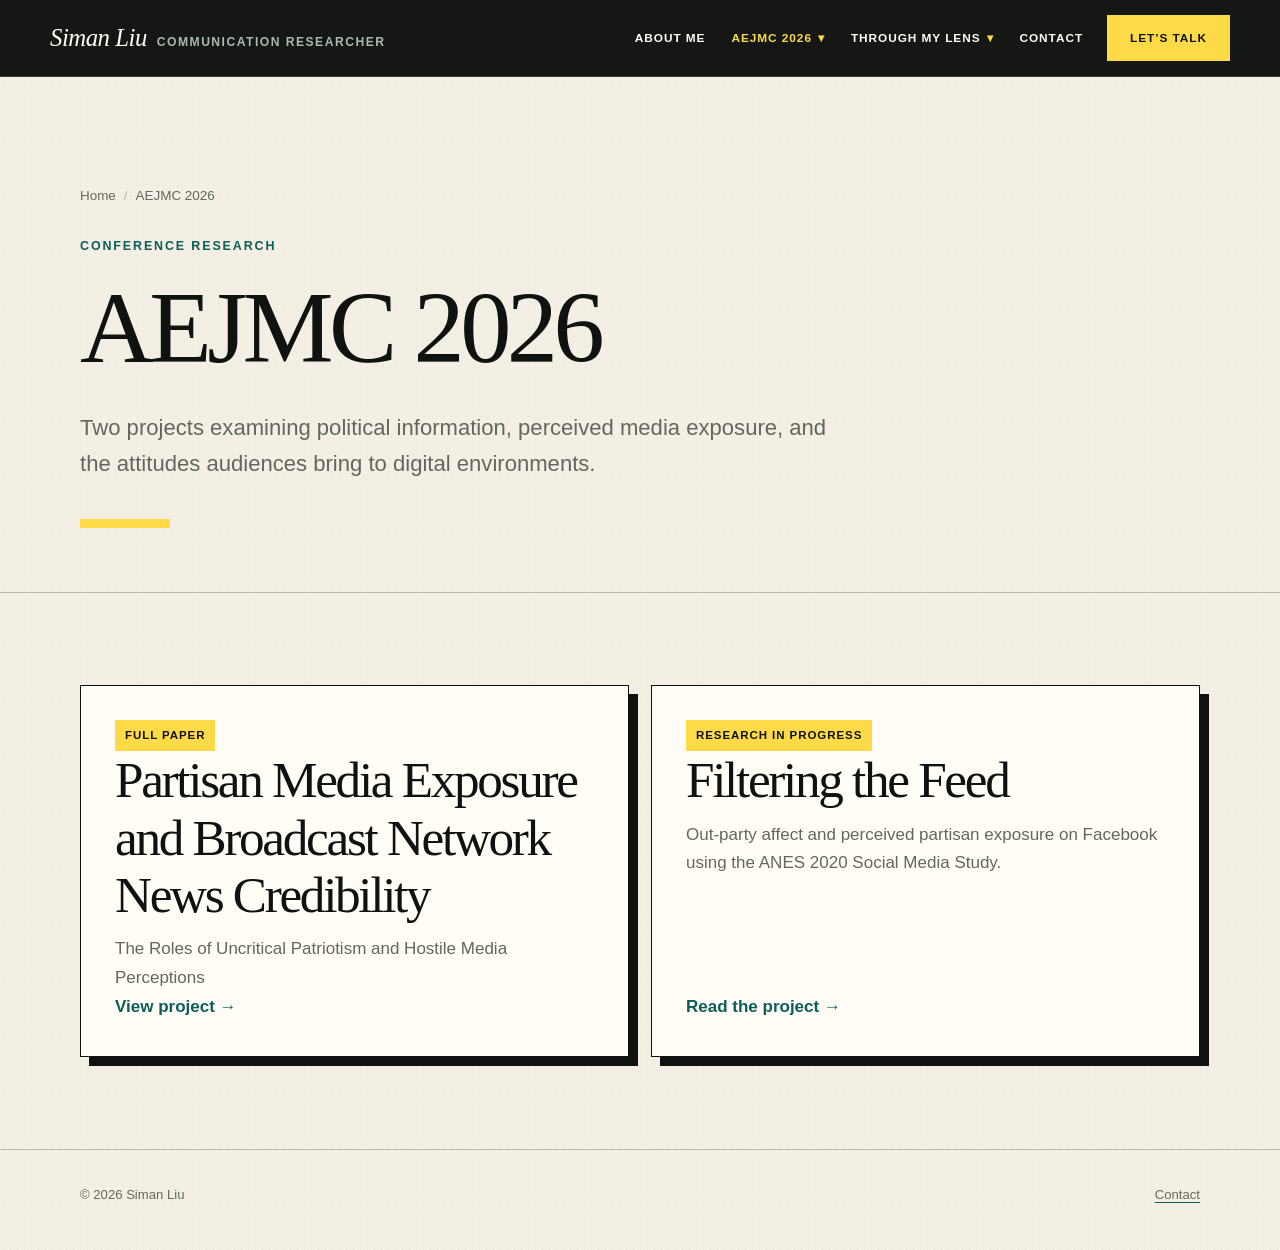
==== commit a6799e88: "Remove Awards and simplify the AEJMC full paper page" ====
--- a/aejmc2026/index.html
+++ b/aejmc2026/index.html
@@ -24,7 +24,6 @@
           <a href="/">About Me</a>
           <a href="/aejmc2026/" aria-current="page">AEJMC 2026</a>
           <a href="/lens/">Through My Lens</a>
-          <a href="/awards/">Awards</a>
           <a href="/contact/">Contact</a>
         </nav>
       </div>
--- a/assets/css/styles.css
+++ b/assets/css/styles.css
@@ -3181,6 +3181,26 @@
   box-shadow: 4px 4px 0 var(--ink);
 }
 
+.contact-page .qr-trigger {
+  position: relative;
+  display: block;
+  width: 108px;
+  padding: 0;
+  border: 0;
+  background: transparent;
+  color: var(--ink);
+  cursor: zoom-in;
+}
+
+.contact-page .qr-trigger img {
+  display: block;
+}
+
+.contact-page .qr-trigger:focus-visible {
+  outline: 3px solid var(--accent);
+  outline-offset: 6px;
+}
+
 .contact-page .qr-wrap p {
   margin-top: 4px;
   font-size: 0.76rem;
@@ -3192,6 +3212,93 @@
   box-shadow: 6px 6px 0 var(--ink);
 }
 
+.qr-modal[hidden] {
+  display: none;
+}
+
+.qr-modal {
+  position: fixed;
+  z-index: 1000;
+  inset: 0;
+  display: grid;
+  padding: 24px;
+  place-items: center;
+  overflow-y: auto;
+  background: rgba(4, 7, 6, 0.88);
+  backdrop-filter: blur(8px);
+  -webkit-backdrop-filter: blur(8px);
+}
+
+.qr-modal-card {
+  position: relative;
+  width: min(520px, 100%);
+  padding: 30px;
+  border: 1px solid var(--ink);
+  background: var(--paper);
+  box-shadow: 10px 10px 0 var(--sun);
+  text-align: center;
+}
+
+.qr-modal-card h2 {
+  margin: 4px 0 20px;
+  font-size: clamp(2rem, 7vw, 3.2rem);
+}
+
+.qr-modal-card > img {
+  display: block;
+  width: min(360px, 76vw);
+  height: auto;
+  margin: 0 auto;
+  border: 10px solid white;
+  box-shadow: 6px 6px 0 var(--ink);
+}
+
+.qr-modal-close {
+  position: absolute;
+  top: 12px;
+  right: 12px;
+  display: grid;
+  width: 42px;
+  height: 42px;
+  padding: 0;
+  place-items: center;
+  border: 1px solid var(--ink);
+  border-radius: 50%;
+  background: transparent;
+  color: var(--ink);
+  font-size: 1.6rem;
+  line-height: 1;
+  cursor: pointer;
+}
+
+.qr-modal-actions {
+  display: flex;
+  margin-top: 24px;
+  align-items: center;
+  justify-content: center;
+  flex-wrap: wrap;
+  gap: 18px;
+}
+
+.qr-modal-actions .sun-button {
+  padding: 13px 18px;
+  font-size: 0.72rem;
+}
+
+.qr-modal-actions .text-button {
+  padding: 8px 2px;
+  border: 0;
+  border-bottom: 1px solid currentColor;
+  background: transparent;
+  color: var(--ink);
+  font-weight: 800;
+  cursor: pointer;
+}
+
+body.qr-modal-open {
+  overflow: hidden;
+}
+
 /* Compact full-paper reading page. */
 
 .paper-page .page-hero {
@@ -3335,14 +3442,15 @@
   }
 
   .contact-photo-hero {
-    min-height: 390px;
+    min-height: 310px;
   }
 
   .contact-photo-copy {
     width: auto;
-    min-height: 390px;
+    min-height: 310px;
     margin: 0;
-    padding: 38px 20px 34px;
+    padding: 20px 20px 28px;
+    justify-content: flex-start;
   }
 
   .contact-photo-media {
@@ -3354,21 +3462,39 @@
       linear-gradient(
         90deg,
         rgba(248, 244, 234, 0.98) 0%,
-        rgba(248, 244, 234, 0.92) 52%,
-        rgba(248, 244, 234, 0.48) 100%
+        rgba(248, 244, 234, 0.94) 45%,
+        rgba(248, 244, 234, 0.3) 78%,
+        rgba(248, 244, 234, 0.08) 100%
       ),
       linear-gradient(0deg, rgba(248, 244, 234, 0.3), transparent 45%);
   }
 
   .contact-photo-media img {
-    object-position: 64% center;
+    object-position: left center;
+    transform: translateX(7%) scale(1.15);
+  }
+
+  .contact-photo-copy .breadcrumb {
+    margin-bottom: 18px;
+  }
+
+  .contact-photo-copy .page-intro {
+    max-width: 58%;
+    font-size: 0.92rem;
+    line-height: 1.55;
   }
 
   .contact-photo-credit {
     right: 12px;
     bottom: 10px;
-    max-width: calc(100% - 24px);
-    font-size: 0.58rem;
+    max-width: min(56%, 220px);
+    padding: 4px 6px;
+    font-family: var(--serif);
+    font-size: 0.5rem;
+    font-style: italic;
+    font-weight: 500;
+    letter-spacing: 0.015em;
+    line-height: 1.25;
     text-align: right;
   }
 
@@ -3378,11 +3504,24 @@
 
   .contact-page .qr-wrap {
     grid-template-columns: 92px minmax(0, 1fr);
+  }
+
+  .contact-page .qr-trigger {
+    width: 92px;
   }
 
   .contact-page .qr-wrap img {
     width: 92px;
     height: 92px;
+  }
+
+  .qr-modal {
+    padding: 18px;
+  }
+
+  .qr-modal-card {
+    padding: 26px 18px 22px;
+    box-shadow: 7px 7px 0 var(--sun);
   }
 }
 
@@ -5028,14 +5167,14 @@
   }
 
   .creative-home .closing-frame-credit {
-    right: auto;
+    right: 16px;
     bottom: 16px;
-    left: 16px;
-    max-width: min(62%, 240px);
+    left: auto;
+    max-width: min(72%, 280px);
     padding: 6px 8px;
     font-size: 0.6rem;
     line-height: 1.35;
-    text-align: left;
+    text-align: right;
   }
 }
 
@@ -5220,3 +5359,143 @@
     white-space: nowrap;
   }
 }
+
+/* Mobile portrait edit: asymmetric magazine grids with scroll reveals. */
+
+@media (max-width: 620px) {
+  .portrait-first-gallery,
+  .portrait-gallery-wide {
+    width: calc(100% - 20px);
+  }
+
+  .portrait-fixed-grid,
+  .portrait-offset-grid {
+    grid-template-columns: repeat(6, minmax(0, 1fr));
+    grid-auto-flow: dense;
+    grid-auto-rows: 40px;
+    gap: 4px;
+  }
+
+  .portrait-fixed-grid figure,
+  .portrait-offset-grid figure,
+  .portrait-offset-grid figure:nth-child(-n + 3),
+  .portrait-offset-grid figure:nth-child(4),
+  .portrait-offset-grid figure:nth-child(5) {
+    width: auto;
+    aspect-ratio: auto;
+    justify-self: stretch;
+  }
+
+  .portrait-fixed-grid figure:nth-child(1),
+  .portrait-fixed-grid figure:nth-child(5),
+  .portrait-fixed-grid figure:nth-child(7) {
+    grid-column: span 4;
+    grid-row: span 8;
+  }
+
+  .portrait-fixed-grid figure:nth-child(2),
+  .portrait-fixed-grid figure:nth-child(3),
+  .portrait-fixed-grid figure:nth-child(4),
+  .portrait-fixed-grid figure:nth-child(6),
+  .portrait-fixed-grid figure:nth-child(8),
+  .portrait-fixed-grid figure:nth-child(9) {
+    grid-column: span 2;
+    grid-row: span 4;
+  }
+
+  .portrait-horizontal-strip {
+    gap: 10px;
+    padding: 10px 16px 22px;
+    scroll-padding-inline: 16px;
+  }
+
+  .portrait-horizontal-strip figure {
+    flex-basis: 76vw;
+    margin: 0;
+  }
+
+  .portrait-horizontal-strip figure:nth-child(2) {
+    margin-top: 22px;
+  }
+
+  .portrait-horizontal-strip figure:nth-child(3) {
+    margin-top: 8px;
+  }
+
+  .dark-series {
+    padding: 16px 0;
+  }
+
+  .portrait-offset-grid figure:nth-child(1) {
+    grid-column: span 4;
+    grid-row: span 8;
+  }
+
+  .portrait-offset-grid figure:nth-child(2),
+  .portrait-offset-grid figure:nth-child(3) {
+    grid-column: span 2;
+    grid-row: span 4;
+  }
+
+  .portrait-offset-grid figure:nth-child(4),
+  .portrait-offset-grid figure:nth-child(5) {
+    grid-column: span 3;
+    grid-row: span 6;
+  }
+
+  .portrait-page.portrait-reveal-ready .portrait-series-compact figure {
+    opacity: 0;
+    transform: translateY(26px) scale(0.985);
+    transition:
+      opacity 760ms ease var(--portrait-reveal-delay, 0ms),
+      transform 760ms cubic-bezier(0.22, 1, 0.36, 1)
+        var(--portrait-reveal-delay, 0ms);
+  }
+
+  .portrait-page.portrait-reveal-ready .portrait-series-compact figure.is-visible {
+    opacity: 1;
+    transform: translateY(0) scale(1);
+  }
+}
+
+@media (max-width: 620px) and (prefers-reduced-motion: reduce) {
+  .portrait-page.portrait-reveal-ready .portrait-series-compact figure {
+    opacity: 1;
+    transform: none;
+    transition: none;
+  }
+}
+
+/* Mobile video page: compact opening and scroll-triggered project reveals. */
+
+@media (max-width: 620px) {
+  .video-page .video-page-hero {
+    padding-top: 22px;
+  }
+
+  .video-page .video-page-hero .breadcrumb {
+    margin-bottom: 20px;
+  }
+
+  .video-page.video-reveal-ready .video-project {
+    opacity: 0;
+    transform: translateY(28px);
+    transition:
+      opacity 760ms ease var(--video-reveal-delay, 0ms),
+      transform 760ms cubic-bezier(0.22, 1, 0.36, 1)
+        var(--video-reveal-delay, 0ms);
+  }
+
+  .video-page.video-reveal-ready .video-project.is-visible {
+    opacity: 1;
+    transform: translateY(0);
+  }
+}
+
+@media (max-width: 620px) and (prefers-reduced-motion: reduce) {
+  .video-page.video-reveal-ready .video-project {
+    opacity: 1;
+    transform: none;
+    transition: none;
+  }
+}
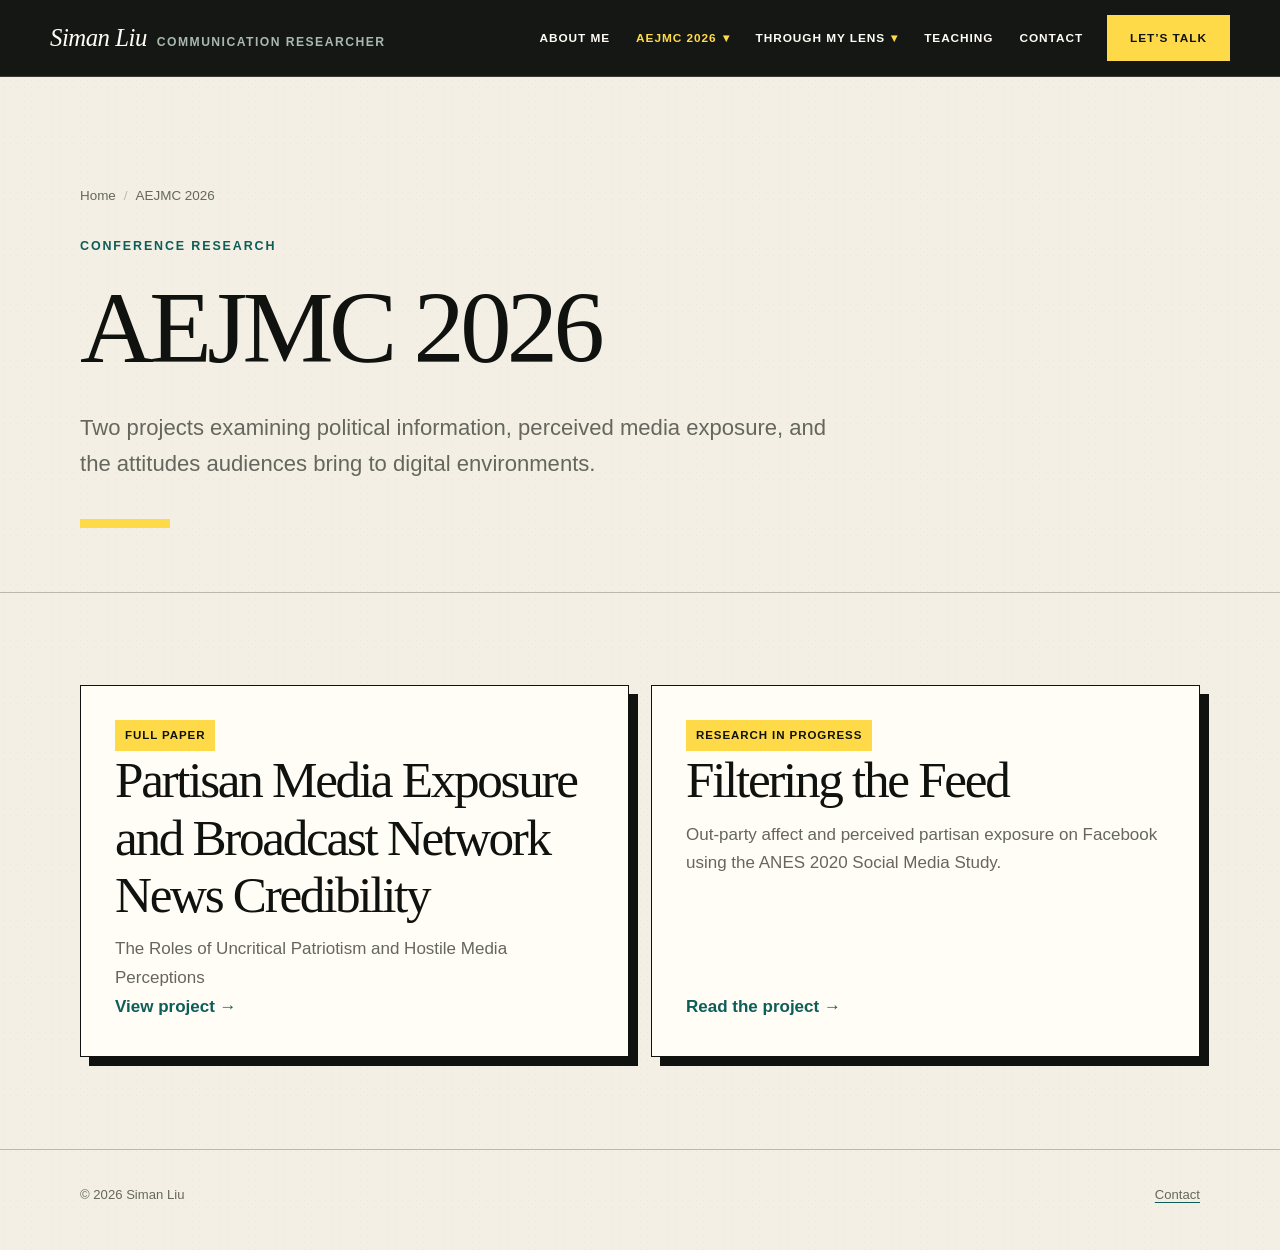
==== commit 26617eb4: "Add a Teaching page and navigation link" ====
--- a/aejmc2026/index.html
+++ b/aejmc2026/index.html
@@ -9,7 +9,7 @@
     />
     <title>AEJMC 2026 | Siman Liu</title>
     <link rel="stylesheet" href="/assets/css/styles.css" />
-    <script src="/assets/js/main.js" defer></script>
+    <script src="/assets/js/main.js?v=teaching" defer></script>
   </head>
   <body class="aejmc-page">
     <a class="skip-link" href="#main">Skip to main content</a>
@@ -24,6 +24,7 @@
           <a href="/">About Me</a>
           <a href="/aejmc2026/" aria-current="page">AEJMC 2026</a>
           <a href="/lens/">Through My Lens</a>
+          <a href="/teaching/">Teaching</a>
           <a href="/contact/">Contact</a>
         </nav>
       </div>
